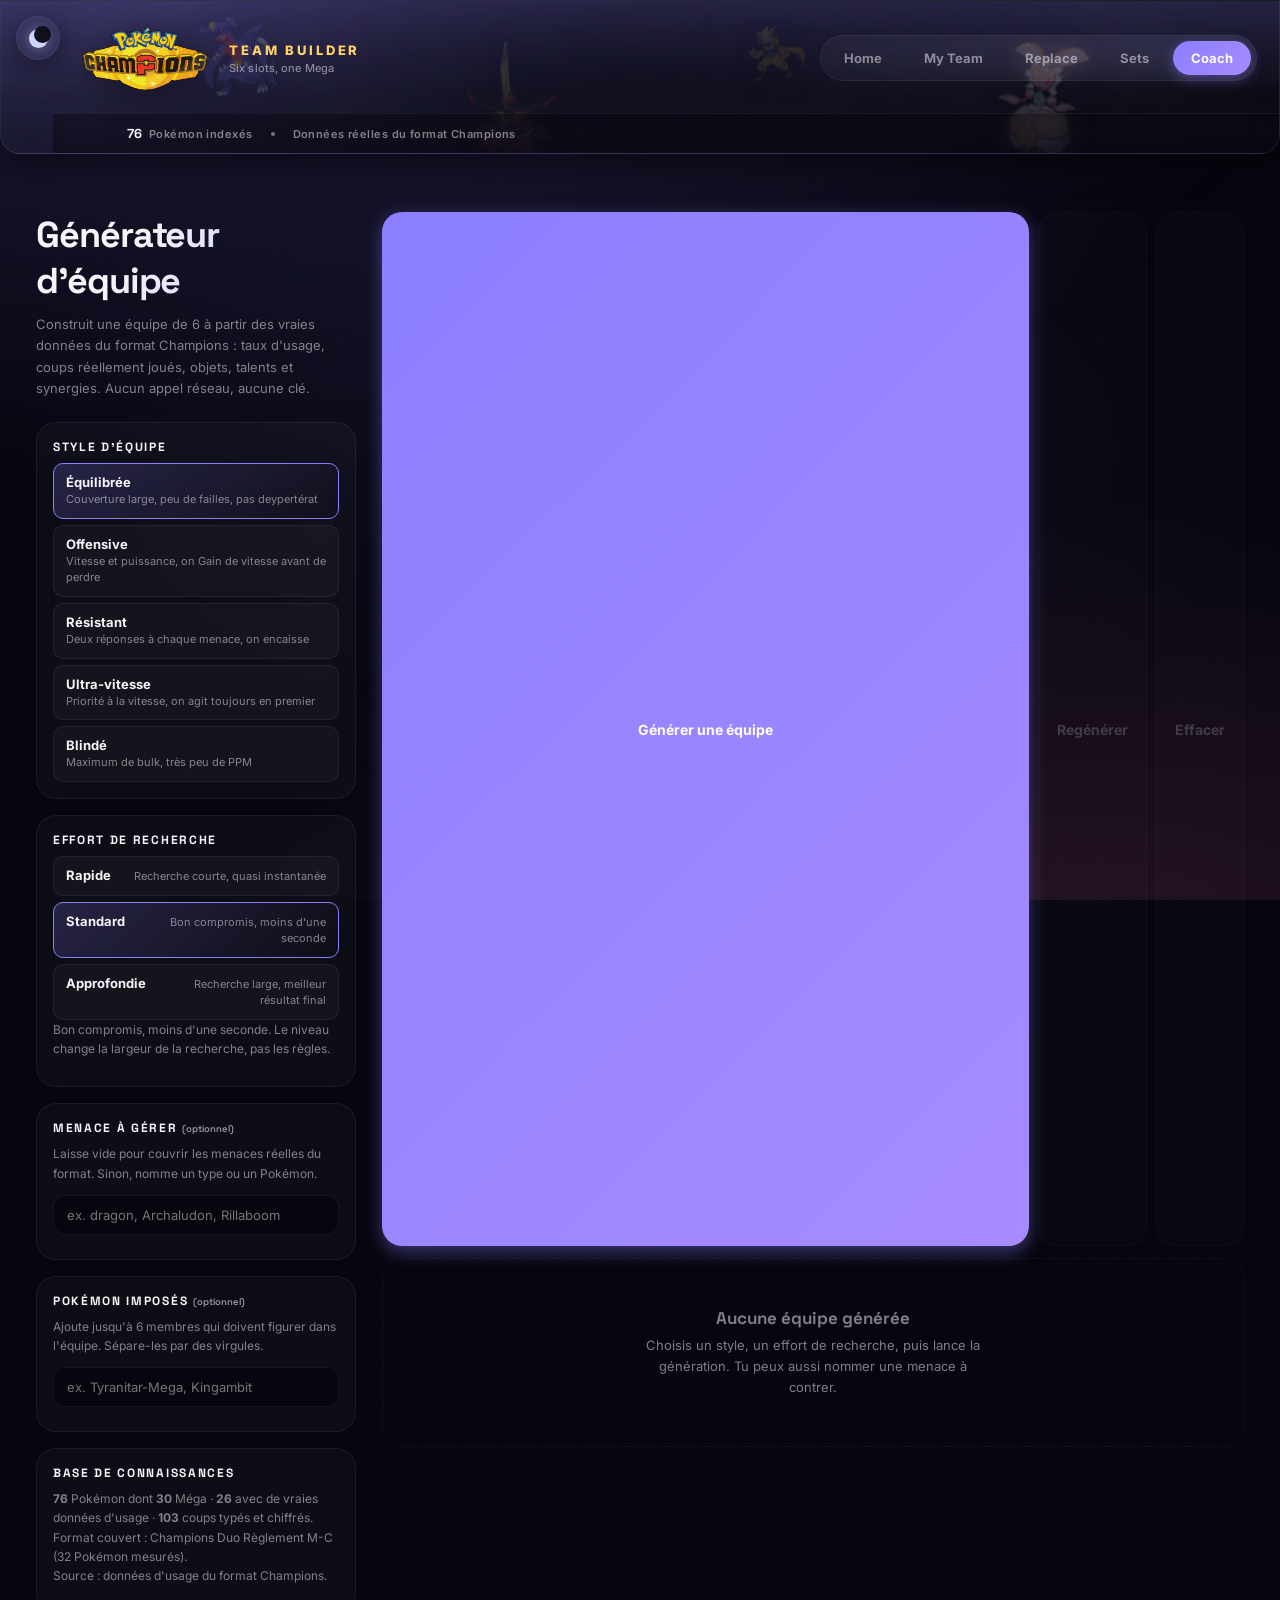
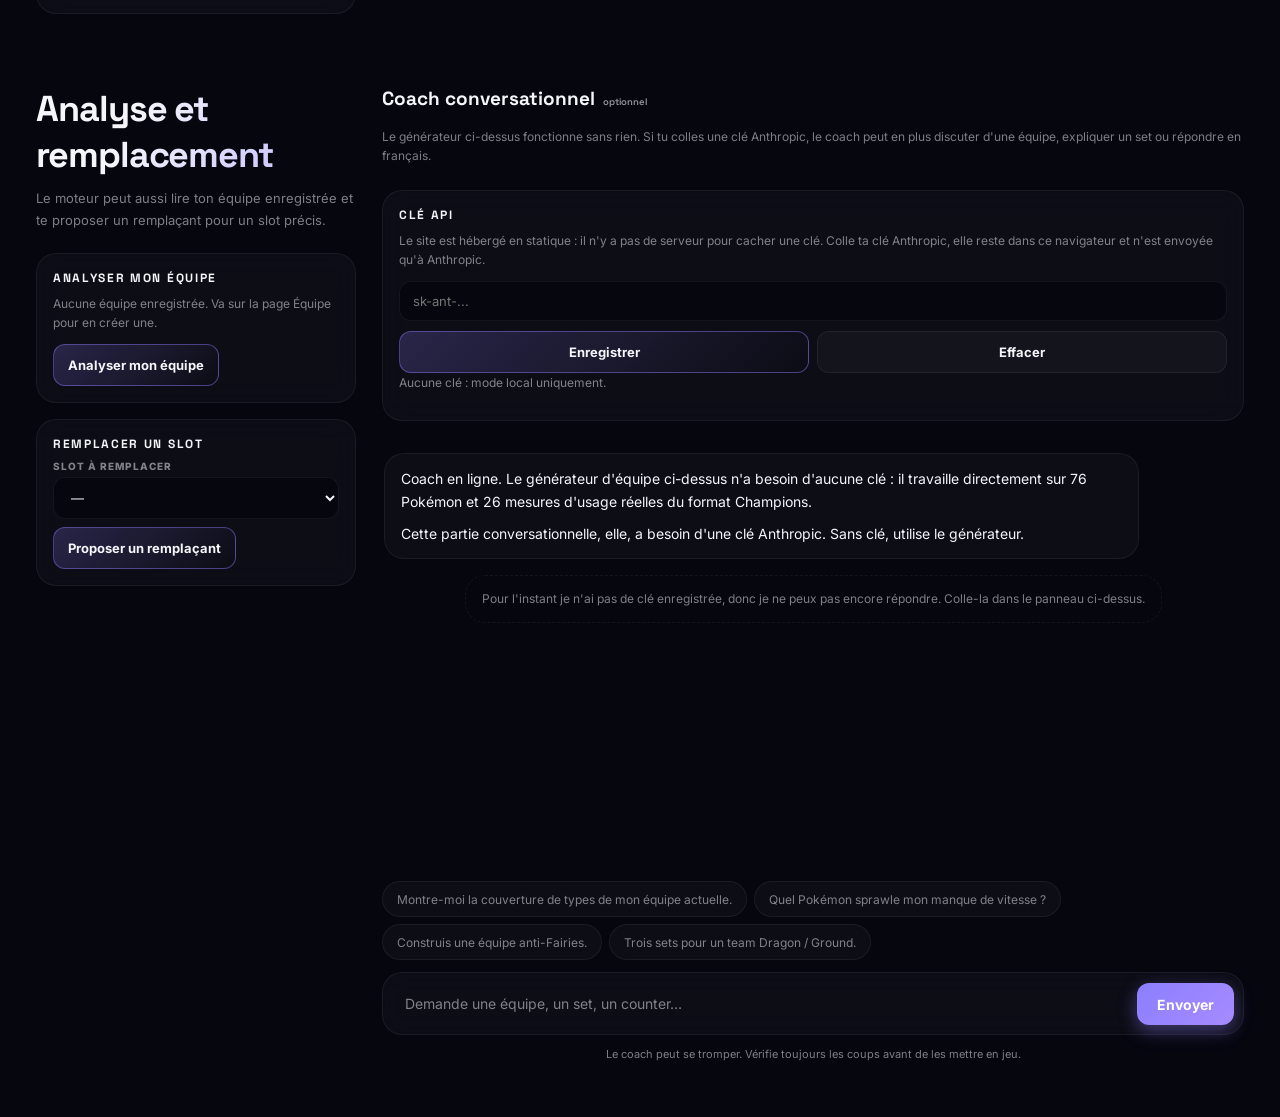
==== ai.html @ 64ae6d49 "Ajoute un generateur d'equipe fonde sur les donnees Champions Le site gagne deux pages et un moteur " ====
<!DOCTYPE html>
<html lang="en">
<head>
<meta charset="UTF-8">
<meta name="viewport" content="width=device-width, initial-scale=1.0">
<title>Générateur d'équipe — Pokémon Champions</title>
<meta name="description" content="Construit une équipe de 6 à partir des vraies données du format Champions : taux d'usage, coups joués, objets et synergies.">
<link rel="stylesheet" href="styles/style.css?v=23">
<link rel="stylesheet" href="styles/sets.css?v=23">
<link rel="stylesheet" href="styles/ai.css?v=23">
<script>document.documentElement.dataset.theme=localStorage.getItem("pokemon-theme")||"dark";</script>
<script src="scypts/theme.js?v=23" defer></script>
<script src="scypts/typechart.js?v=23" defer></script>
<script src="scypts/roster.js?v=23" defer></script>
<script src="scypts/grounding.js?v=23" defer></script>
<script src="scypts/sets.js?v=23" defer></script>
<script src="scypts/sprites.js?v=23" defer></script>
<script src="scypts/engine.js?v=23" defer></script>
<script src="scypts/generator.js?v=23" defer></script>
<script src="scypts/ai.js?v=23" defer></script>
<script src="scypts/chat.js?v=23" defer></script>
</head>
<body>
<button class="theme-toggle" type="button" aria-pressed="false" aria-label="Switch to light mode"></button>

<header class="site-header">
  <div class="header-art" aria-hidden="true">
    <img class="art" src="images/gifs/garchomp.gif" alt="">
    <img class="art" src="images/gifs/kingambit.gif" alt="">
    <img class="art" src="images/gifs/zeraora.gif" alt="">
    <img class="art" src="images/gifs/magearna.gif" alt="">
  </div>
  <div class="header-inner">
    <a class="brand" href="index.html">
      <img class="logo" src="images/logo.png" alt="Pokémon Champions">
      <span class="brand-text"><b>Team Builder</b><small>Six slots, one Mega</small></span>
    </a>
    <nav class="site-nav" aria-label="Main navigation">
      <a href="index.html">Home</a>
      <a href="team.html">My Team</a>
      <a href="replacement.html?slot=0">Replace</a>
      <a href="sets.html">Sets</a>
      <a href="ai.html" aria-current="page">Coach</a>
    </nav>
  </div>
  <div class="header-bar">
    <span><b id="roster-count">0</b> Pokémon indexés</span>
    <i class="dot"></i>
    <span>Données réelles du format Champions</span>
  </div>
</header>

<main class="ai-page">

  <aside class="ai-side">
    <h1 class="ai-title">Générateur d'équipe</h1>
    <p class="ai-lead">Construit une équipe de 6 à partir des vraies données du format Champions : taux d'usage, coups réellement joués, objets, talents et synergies. Aucun appel réseau, aucune clé.</p>

    <section class="key-panel">
      <h2>Style d'équipe</h2>
      <div class="style-list" id="style-list"></div>
    </section>

    <section class="side-panel">
      <h2>Effort de recherche</h2>
      <div class="effort-list" id="effort-list"></div>
      <p class="side-note" id="effort-note"></p>
    </section>

    <section class="side-panel">
      <h2>Menace à gérer <small>(optionnel)</small></h2>
      <p class="side-note">Laisse vide pour couvrir les menaces réelles du format. Sinon, nomme un type ou un Pokémon.</p>
      <input id="threat-input" class="field" type="text" list="threat-options" placeholder="ex. dragon, Archaludon, Rillaboom" autocomplete="off">
      <datalist id="threat-options"></datalist>
      <p class="field-status" id="threat-status"></p>
    </section>

    <section class="side-panel">
      <h2>Pokémon imposés <small>(optionnel)</small></h2>
      <p class="side-note">Ajoute jusqu'à 6 membres qui doivent figurer dans l'équipe. Sépare-les par des virgules.</p>
      <input id="required-input" class="field" type="text" placeholder="ex. Tyranitar-Mega, Kingambit" autocomplete="off">
      <p class="field-status" id="required-status"></p>
    </section>

    <section class="side-panel">
      <h2>Base de connaissances</h2>
      <p class="side-note" id="kb-note"></p>
    </section>
  </aside>

  <section class="ai-main">
    <div class="gen-toolbar">
      <button id="generate" class="gen-button" type="button">
        <span class="gen-label">Générer une équipe</span>
      </button>
      <button id="regenerate" class="gen-button is-ghost" type="button" disabled>Regénérer</button>
      <button id="discard" class="gen-button is-ghost" type="button" disabled>Effacer</button>
    </div>

    <div id="gen-output" class="gen-output" aria-live="polite">
      <div class="gen-empty">
        <h2>Aucune équipe générée</h2>
        <p>Choisis un style, un effort de recherche, puis lance la génération. Tu peux aussi nommer une menace à contrer.</p>
      </div>
    </div>
  </section>

</main>

<section class="ai-page ai-page-secondary">
  <aside class="ai-side">
    <h1 class="ai-title">Analyse et remplacement</h1>
    <p class="ai-lead">Le moteur peut aussi lire ton équipe enregistrée et te proposer un remplaçant pour un slot précis.</p>

    <section class="side-panel">
      <h2>Analyser mon équipe</h2>
      <p class="side-note" id="team-status">—</p>
      <button id="analyse-team" class="key-button" type="button">Analyser mon équipe</button>
      <div id="team-verdict" class="verdict"></div>
    </section>

    <section class="side-panel">
      <h2>Remplacer un slot</h2>
      <label class="field-label" for="slot-select">Slot à remplacer</label>
      <select id="slot-select" class="field"></select>
      <button id="suggest-swap" class="key-button" type="button">Proposer un remplaçant</button>
      <div id="swap-output" class="verdict"></div>
    </section>
  </aside>

  <section class="ai-main">
    <h2 class="chat-heading">Coach conversationnel <small>optionnel</small></h2>
    <p class="side-note">Le générateur ci-dessus fonctionne sans rien. Si tu colles une clé Anthropic, le coach peut en plus discuter d'une équipe, expliquer un set ou répondre en français.</p>

    <section class="key-panel">
      <h2>Clé API</h2>
      <p>Le site est hébergé en statique : il n'y a pas de serveur pour cacher une clé. Colle ta clé Anthropic, elle reste dans ce navigateur et n'est envoyée qu'à Anthropic.</p>
      <input id="key-input" type="password" placeholder="sk-ant-..." autocomplete="off" spellcheck="false">
      <div class="key-actions">
        <button id="key-save" class="key-button" type="button">Enregistrer</button>
        <button id="key-clear" class="key-button is-ghost" type="button">Effacer</button>
      </div>
      <p class="key-status" id="key-status"></p>
    </section>

    <div class="chat-log" id="chat-log" aria-live="polite" aria-label="Conversation"></div>

    <div class="chat-suggest-row" id="chat-suggest-row"></div>

    <form class="chat-input" id="chat-form">
      <textarea id="chat-text" rows="1" placeholder="Demande une équipe, un set, un counter…" autocomplete="off"></textarea>
      <button type="submit" id="chat-send" aria-label="Envoyer">
        <span class="send-label">Envoyer</span>
      </button>
      <button type="button" id="chat-stop" class="is-hidden" aria-label="Arrêter">Stop</button>
    </form>
    <p class="chat-note">Le coach peut se tromper. Vérifie toujours les coups avant de les mettre en jeu.</p>
  </section>
</section>
</body>
</html>
---- styles/style.css ----
@import url("https://fonts.googleapis.com/css2?family=Inter:wght@400;500;600;700;800;900&family=Space+Grotesk:wght@500;600;700&display=swap");

:root {
  --bg: #06060f;
  --surface: rgba(255, 255, 255, 0.03);
  --surface-hover: rgba(255, 255, 255, 0.07);
  --border: rgba(255, 255, 255, 0.06);
  --border-hover: rgba(255, 255, 255, 0.14);
  --text: #f5f5fa;
  --text-muted: rgba(245, 245, 250, 0.5);
  --accent: #8b7fff;
  --accent-glow: rgba(139, 127, 255, 0.4);
  --gold: #ffd166;
  --radius: 20px;
  --radius-sm: 12px;
  --shadow: 0 8px 32px rgba(0, 0, 0, 0.5);
  --shadow-lg: 0 24px 64px rgba(0, 0, 0, 0.6);
  --transition: 0.3s cubic-bezier(0.4, 0, 0.2, 1);
  --theme-button-bg: #10101c;
  --ev-colour: #34d399;
  --nat-colour: #fb923c;
  color-scheme: dark;
}

* { box-sizing: border-box; margin: 0; padding: 0; }

html { scroll-behavior: smooth; }

body {
  min-height: 100vh;
  min-width: 320px;
  color: var(--text);
  font-family: 'Inter', -apple-system, BlinkMacSystemFont, sans-serif;
  background: var(--bg);
  -webkit-font-smoothing: antialiased;
  overflow-x: hidden;
}

/* === Animated Background === */
body::before {
  content: "";
  position: fixed;
  inset: 0;
  z-index: -2;
  background:
    radial-gradient(ellipse 90% 60% at 15% -5%, rgba(139, 127, 255, 0.18), transparent),
    radial-gradient(ellipse 70% 50% at 85% 105%, rgba(255, 107, 157, 0.12), transparent),
    radial-gradient(ellipse 50% 40% at 50% 50%, rgba(139, 127, 255, 0.06), transparent);
  animation: bgShift 20s ease-in-out infinite alternate;
}

body::after {
  content: "";
  position: fixed;
  inset: 0;
  z-index: -1;
  background-image:
    radial-gradient(rgba(255, 255, 255, 0.04) 1px, transparent 1px);
  background-size: 40px 40px;
  mask-image: radial-gradient(ellipse 90% 90% at 50% 50%, black, transparent);
  animation: gridPulse 8s ease-in-out infinite;
}

@keyframes bgShift {
  0% { opacity: 0.8; }
  100% { opacity: 1; }
}

@keyframes gridPulse {
  0%, 100% { opacity: 0.5; }
  50% { opacity: 1; }
}

/* === Site Header === */
.site-header {
  position: relative;
  margin: 0 0 30px;
  padding: 18px 22px 0 74px;
  overflow: hidden;
  border: 1px solid var(--border);
  border-radius: 0 0 var(--radius) var(--radius);
  background:
    linear-gradient(180deg, color-mix(in srgb, var(--accent) 18%, transparent), transparent 62%),
    linear-gradient(90deg, color-mix(in srgb, var(--accent) 7%, transparent), transparent 40%),
    var(--surface);
  backdrop-filter: blur(18px);
  box-shadow: var(--shadow);
}

.header-art {
  position: absolute;
  inset: 0;
  display: flex;
  align-items: center;
  justify-content: space-evenly;
  padding: 0 10px;
  pointer-events: none;
}

.header-art::after {
  content: "";
  position: absolute;
  inset: 0;
  background:
    radial-gradient(60% 120% at 50% 50%, var(--bg) 0%, transparent 70%),
    linear-gradient(180deg, transparent 55%, color-mix(in srgb, var(--bg) 60%, transparent) 100%);
  opacity: .5;
}

.art {
  position: relative;
  width: clamp(54px, 7.2vw, 98px);
  height: auto;
  object-fit: contain;
  opacity: .2;
  filter: drop-shadow(0 8px 18px rgba(0, 0, 0, .5)) saturate(1.2);
}

.art:nth-child(odd) { transform: translateY(-24px) rotate(-9deg); }
.art:nth-child(even) { transform: translateY(24px) rotate(9deg); }
.art:nth-child(3n) { width: clamp(46px, 6vw, 82px); opacity: .16; }

.header-inner {
  position: relative;
  z-index: 2;
  display: flex;
  flex-wrap: wrap;
  align-items: center;
  justify-content: space-between;
  gap: 16px;
  padding-bottom: 16px;
}

.brand {
  display: flex;
  align-items: center;
  gap: 14px;
  text-decoration: none;
}

.brand .logo {
  width: clamp(88px, 11vw, 140px);
  max-height: clamp(54px, 6.6vw, 78px);
}

.brand-text { display: grid; gap: 3px; }

.brand-text b {
  color: var(--gold);
  font-size: 13px;
  font-weight: 800;
  letter-spacing: .22em;
  text-transform: uppercase;
}

.brand-text small {
  color: var(--text-muted);
  font-size: 11px;
  font-weight: 500;
  letter-spacing: .01em;
}

.site-nav {
  display: flex;
  flex-wrap: wrap;
  gap: 6px;
  padding: 5px;
  border: 1px solid var(--border);
  border-radius: 999px;
  background: var(--surface);
  backdrop-filter: blur(12px);
}

.site-nav a {
  padding: 9px 18px;
  border-radius: 999px;
  color: var(--text-muted);
  font-size: 13px;
  font-weight: 700;
  text-decoration: none;
  transition: all var(--transition);
}

.site-nav a:hover {
  color: var(--text);
  background: var(--surface-hover);
  transform: translateY(-1px);
}

.site-nav a[aria-current="page"] {
  color: #fff;
  background: linear-gradient(135deg, var(--accent), #a78bff);
  box-shadow: 0 4px 14px var(--accent-glow);
}

.header-bar {
  position: relative;
  z-index: 2;
  display: flex;
  flex-wrap: wrap;
  align-items: center;
  gap: 8px 18px;
  margin: 0 -22px;
  padding: 11px 22px 11px 74px;
  border-top: 1px solid var(--border);
  background: color-mix(in srgb, var(--bg) 45%, transparent);
  backdrop-filter: blur(10px);
}

.header-bar span {
  display: inline-flex;
  align-items: center;
  gap: 6px;
  color: var(--text-muted);
  font-size: 11px;
  font-weight: 600;
  letter-spacing: .04em;
}

.header-bar b {
  color: var(--text);
  font-family: 'Space Grotesk', 'Inter', sans-serif;
  font-size: 13px;
  font-weight: 800;
}

.header-bar .dot {
  width: 4px;
  height: 4px;
  border-radius: 50%;
  background: currentColor;
  opacity: .45;
}

.header-bar .is-mega b { color: var(--gold); }

/* === Card Stats === */
.card-stats {
  display: grid;
  grid-template-columns: repeat(6, minmax(0, 1fr));
  gap: 5px;
  margin-top: 12px;
}

.stat-chip {
  position: relative;
  display: grid;
  gap: 1px;
  padding: 6px 4px 9px;
  overflow: hidden;
  border: 1px solid var(--border);
  border-radius: 8px;
  background: var(--surface);
  text-align: center;
}

.stat-chip span {
  color: var(--text-muted);
  font-size: 8px;
  font-weight: 800;
  letter-spacing: .08em;
}

.stat-chip b {
  font-family: 'Space Grotesk', 'Inter', sans-serif;
  font-size: 14px;
  font-weight: 800;
  line-height: 1.05;
}

.stat-chip em {
  font-size: 9px;
  font-style: normal;
  font-weight: 800;
  line-height: 1.2;
}

.stat-tags {
  display: flex;
  align-items: center;
  justify-content: center;
  gap: 3px;
  min-height: 12px;
}

.tag-ev { color: var(--ev-colour); }
.tag-nat { color: var(--nat-colour); }
.tag-none { color: var(--text-muted); opacity: .5; font-weight: 600; }

.stat-bar {
  position: absolute;
  right: 0;
  bottom: 0;
  left: 0;
  height: 3px;
  border-radius: 0 0 7px 7px;
  overflow: hidden;
  background: color-mix(in srgb, var(--text) 9%, transparent);
}

.stat-bar i,
.stat-bar s,
.stat-bar u {
  position: absolute;
  top: 0;
  height: 100%;
  transition: width .5s cubic-bezier(.4, 0, .2, 1), left .5s cubic-bezier(.4, 0, .2, 1);
}

.stat-bar i {
  left: 0;
  background: linear-gradient(90deg, var(--accent), color-mix(in srgb, var(--accent) 45%, var(--gold)));
}

.stat-bar s {
  background: var(--nat-colour);
}

.stat-bar u {
  background: var(--ev-colour);
  box-shadow: 0 0 7px var(--ev-colour);
}

.stat-chip.has-evs {
  border-color: color-mix(in srgb, var(--ev-colour) 30%, transparent);
}

.stat-chip.has-nature.nature-up {
  background: linear-gradient(180deg, color-mix(in srgb, var(--nat-colour) 10%, transparent), var(--surface));
}

.stat-chip.has-nature.nature-up .stat-bar i { background: linear-gradient(90deg, var(--nat-colour), color-mix(in srgb, var(--nat-colour) 55%, var(--gold))); }

.stat-chip.has-nature.nature-down .stat-bar i { background: linear-gradient(90deg, color-mix(in srgb, var(--text) 42%, transparent), color-mix(in srgb, var(--text) 30%, transparent)); }

.stat-chip.is-pending { height: 46px; opacity: .4; animation: statPulse 1.4s ease-in-out infinite; }

@keyframes statPulse { 0%, 100% { opacity: .25; } 50% { opacity: .6; } }

/* === Modal Fields === */
.field-row {
  display: flex;
  flex-wrap: wrap;
  gap: 12px;
  margin-top: 12px;
}

.field {
  display: grid;
  gap: 5px;
  min-width: 0;
}

.field > span {
  color: var(--text-muted);
  font-size: 10px;
  font-weight: 800;
  letter-spacing: .12em;
  text-transform: uppercase;
}

.field select {
  margin: 0;
  padding: 8px 12px;
  border: 1px solid var(--border);
  border-radius: var(--radius-sm);
  background: var(--surface);
  color: var(--text);
  font: inherit;
  font-size: 13px;
  font-weight: 600;
  cursor: pointer;
}

.field select:focus {
  outline: none;
  border-color: var(--accent);
  box-shadow: 0 0 0 3px var(--accent-glow);
}

.field select option {
  background: var(--bg);
  color: var(--text);
}

.locked-ability { margin-left: 0; }

/* === Theme Toggle === */
.theme-toggle {
  position: fixed;
  z-index: 90;
  top: 16px;
  left: 16px;
  width: 44px;
  height: 44px;
  display: grid;
  place-items: center;
  padding: 0;
  border: 1px solid var(--border);
  border-radius: 50%;
  background: var(--surface);
  backdrop-filter: blur(16px);
  box-shadow: var(--shadow);
  cursor: pointer;
  transition: all var(--transition);
}

.theme-toggle:hover {
  border-color: var(--border-hover);
  background: var(--surface-hover);
  transform: scale(1.08);
  box-shadow: var(--shadow-lg);
}

.theme-toggle:active { transform: scale(.95); }

.theme-icon { position: relative; display: block; width: 19px; height: 19px; }

.theme-icon-sun {
  border-radius: 50%;
  background: linear-gradient(135deg, #ffd166, #ff9f45);
  box-shadow: 0 0 12px rgba(255, 209, 102, .55);
}

.theme-icon-sun::after {
  content: "";
  position: absolute;
  inset: -6px;
  border-radius: 50%;
  background:
    conic-gradient(from 0deg, transparent 0 8%, #ffd166 8% 10%, transparent 10% 33%, #ffd166 33% 35%, transparent 35% 58%, #ffd166 58% 60%, transparent 60% 83%, #ffd166 83% 85%, transparent 85%);
  -webkit-mask: radial-gradient(circle, transparent 5px, #000 6px);
  mask: radial-gradient(circle, transparent 5px, #000 6px);
}

.theme-icon-moon {
  border-radius: 50%;
  background: #cdd6ff;
  box-shadow: 0 0 12px rgba(180, 190, 255, .45);
}

.theme-icon-moon::after {
  content: "";
  position: absolute;
  top: -3px;
  left: 5px;
  width: 17px;
  height: 17px;
  border-radius: 50%;
  background: var(--theme-button-bg, #10101c);
}

/* === Light Theme === */
:root[data-theme="light"] {
  --bg: #f4f5fb;
  --surface: rgba(255, 255, 255, 0.72);
  --surface-hover: rgba(255, 255, 255, 0.95);
  --border: rgba(20, 20, 45, 0.09);
  --border-hover: rgba(20, 20, 45, 0.2);
  --text: #14142b;
  --text-muted: rgba(20, 20, 43, 0.55);
  --accent: #5b47e0;
  --accent-glow: rgba(91, 71, 224, 0.25);
  --gold: #b07800;
  --shadow: 0 6px 24px rgba(40, 40, 90, 0.1);
  --shadow-lg: 0 18px 50px rgba(40, 40, 90, 0.16);
  --theme-button-bg: #ffffff;
  --ev-colour: #0f9d6b;
  --nat-colour: #d1620a;
  color-scheme: light;
}

:root[data-theme="light"] body { background: var(--bg); }

:root[data-theme="light"] body::before {
  background:
    radial-gradient(ellipse 90% 60% at 15% -5%, rgba(91, 71, 224, 0.14), transparent),
    radial-gradient(ellipse 70% 50% at 85% 105%, rgba(219, 39, 119, 0.1), transparent),
    radial-gradient(ellipse 50% 40% at 50% 50%, rgba(91, 71, 224, 0.06), transparent);
}

:root[data-theme="light"] body::after {
  background-image: radial-gradient(rgba(20, 20, 45, 0.07) 1px, transparent 1px);
}

:root[data-theme="light"] .logo { filter: drop-shadow(0 8px 20px rgba(40, 40, 90, 0.18)); }

:root[data-theme="light"] .hero h1 {
  background: linear-gradient(135deg, #14142b 0%, #4b3fb0 100%);
  -webkit-background-clip: text;
  background-clip: text;
}

:root[data-theme="light"] .eyebrow,
:root[data-theme="light"] .search-box span { color: #8a5a00; }

:root[data-theme="light"] .moves li {
  color: color-mix(in srgb, var(--move-colour) 78%, black);
}

:root[data-theme="light"] .moves li small {
  color: color-mix(in srgb, var(--move-colour) 75%, black);
}

:root[data-theme="light"] .moves li:hover {
  color: color-mix(in srgb, var(--move-colour) 90%, black);
}

:root[data-theme="light"] .pokemon-modal {
  background: rgba(248, 249, 255, 0.99);
  box-shadow: 0 24px 64px rgba(40, 40, 90, 0.28);
}

:root[data-theme="light"] .type-tooltip {
  background: rgba(248, 249, 255, 0.99);
  box-shadow: 0 18px 45px rgba(40, 40, 90, 0.22);
}

:root[data-theme="light"] .stat-list input,
:root[data-theme="light"] .move-select option {
  background: #fff;
  color: var(--text);
}

:root[data-theme="light"] .stat-list input { border-color: var(--border); }

:root[data-theme="light"] .ability-line b,
:root[data-theme="light"] .stat-list b { color: #8a5a00; }

:root[data-theme="light"] .modal-heading p { color: #8a5a00; }

:root[data-theme="light"] .move-row strong { color: color-mix(in srgb, var(--move-colour) 72%, black); }

:root[data-theme="light"] .details-button:hover { color: #fff; }

:root[data-theme="light"] .pokemon-heading h1 { color: var(--text); }

:root[data-theme="light"] .type {
  color: color-mix(in srgb, currentColor 88%, black);
  border-color: color-mix(in srgb, currentColor 26%, transparent);
}

:root[data-theme="light"] .theme-icon-moon::after { background: #ffffff; }

:root[data-theme="light"] .move-select,
:root[data-theme="light"] .move-select option { color: var(--text); }

:root[data-theme="light"] .type-tooltip strong { color: #8a5a00; }

:root[data-theme="light"] .pokemon-modal .move-select { color: var(--text); }

:root[data-theme="light"] .locked-item { color: #8a5a00; border-color: rgba(176, 120, 0, .35); background: rgba(176, 120, 0, .08); }

:root[data-theme="light"] .move-filter::placeholder,
:root[data-theme="light"] .search-box input::placeholder { color: var(--text-muted); }

/* === Typography === */
h1, h2, h3 { font-family: 'Space Grotesk', 'Inter', sans-serif; }

/* === Home Page === */
.home-body {
  display: grid;
  min-height: 100vh;
  place-items: center;
}

.home-page {
  width: min(100%, 920px);
  padding: 56px 24px 72px;
  text-align: center;
}

.home-page .site-header {
  padding-bottom: 28px;
  margin-bottom: 40px;
  text-align: left;
}

.home-page .site-header .brand .logo {
  width: clamp(140px, 20vw, 250px);
  max-height: clamp(84px, 12vw, 128px);
  filter: drop-shadow(0 12px 32px var(--accent-glow));
  animation: float 6s ease-in-out infinite;
}

.hero {
  max-width: 680px;
  margin: 56px auto 64px;
}

.eyebrow {
  color: var(--gold);
  font-size: 12px;
  font-weight: 700;
  letter-spacing: 0.3em;
  text-transform: uppercase;
  margin-bottom: 20px;
}

.hero h1 {
  font-size: clamp(48px, 9vw, 84px);
  font-weight: 900;
  line-height: 1.02;
  letter-spacing: -0.04em;
  background: linear-gradient(135deg, #fff 0%, rgba(255, 255, 255, 0.6) 100%);
  -webkit-background-clip: text;
  -webkit-text-fill-color: transparent;
  background-clip: text;
  margin-bottom: 24px;
}

.hero > p:not(.eyebrow) {
  max-width: 540px;
  margin: 0 auto 40px;
  color: var(--text-muted);
  font-size: 18px;
  line-height: 1.7;
}

.primary-button {
  display: inline-flex;
  align-items: center;
  gap: 12px;
  padding: 18px 32px;
  border-radius: 999px;
  background: linear-gradient(135deg, var(--accent), #a78bff);
  box-shadow: 0 12px 32px var(--accent-glow), inset 0 1px rgba(255, 255, 255, 0.25);
  color: #fff;
  font-weight: 700;
  font-size: 16px;
  text-decoration: none;
  transition: all var(--transition);
  position: relative;
  overflow: hidden;
}

.primary-button::before {
  content: "";
  position: absolute;
  inset: 0;
  background: linear-gradient(135deg, transparent, rgba(255, 255, 255, 0.15), transparent);
  transform: translateX(-100%);
  transition: transform 0.6s ease;
}

.primary-button:hover::before { transform: translateX(100%); }

.primary-button:hover {
  transform: translateY(-3px);
  box-shadow: 0 16px 40px var(--accent-glow), inset 0 1px rgba(255, 255, 255, 0.35);
  filter: brightness(1.1);
}

.primary-button span { font-size: 20px; }

.home-features {
  display: grid;
  grid-template-columns: repeat(3, 1fr);
  gap: 24px;
}

.home-features article {
  padding: 32px 24px;
  border: 1px solid var(--border);
  border-radius: var(--radius);
  background: var(--surface);
  backdrop-filter: blur(16px);
  transition: all var(--transition);
  position: relative;
  overflow: hidden;
}

.home-features article::before {
  content: "";
  position: absolute;
  top: 0;
  left: 0;
  right: 0;
  height: 1px;
  background: linear-gradient(90deg, transparent, rgba(139, 127, 255, 0.5), transparent);
  opacity: 0;
  transition: opacity var(--transition);
}

.home-features article:hover::before { opacity: 1; }

.home-features article:hover {
  border-color: var(--border-hover);
  background: var(--surface-hover);
  transform: translateY(-6px);
  box-shadow: var(--shadow-lg);
}

.home-features span {
  display: grid;
  width: 56px;
  height: 56px;
  margin: 0 auto 20px;
  place-items: center;
  border-radius: 16px;
  background: linear-gradient(135deg, rgba(139, 127, 255, 0.25), rgba(139, 127, 255, 0.05));
  color: var(--accent);
  font-size: 26px;
}

.home-features h2 {
  font-size: 18px;
  font-weight: 700;
  margin-bottom: 10px;
}

.home-features p {
  color: var(--text-muted);
  font-size: 14px;
  line-height: 1.6;
}

/* === Team Page === */
.team-page {
  width: 100%;
  min-height: 100vh;
  padding: 32px 0 56px;
}

.logo {
  width: 170px;
  max-height: 85px;
  object-fit: contain;
  filter: drop-shadow(0 6px 16px rgba(0, 0, 0, 0.4));
  transition: transform var(--transition);
}

.logo:hover { transform: scale(1.06); }

.back-link {
  display: inline-flex;
  align-items: center;
  gap: 8px;
  min-height: 32px;
  margin-bottom: 24px;
  margin-left: 24px;
  color: var(--text-muted);
  font-size: 14px;
  font-weight: 600;
  text-decoration: none;
  transition: color var(--transition);
}

.back-link:hover { color: var(--text); }

.page-help {
  margin: 0 24px 32px;
  padding: 14px 24px;
  border: 1px solid var(--border);
  border-radius: 999px;
  background: var(--surface);
  color: var(--text-muted);
  font-size: 13px;
  text-align: center;
  backdrop-filter: blur(10px);
}

.team-grid {
  display: grid;
  grid-template-columns: repeat(2, minmax(0, 1fr));
  gap: 24px;
  padding: 0 24px;
}

@media (max-width: 1040px) { .team-grid { grid-template-columns: 1fr; } }

/* === Pokémon Card === */
.pokemon-card {
  --accent: #8b7fff;
  position: relative;
  display: flex;
  align-items: center;
  gap: 20px;
  min-height: 140px;
  padding: 20px;
  border: 1px solid var(--border);
  border-radius: var(--radius);
  background: var(--surface);
  backdrop-filter: blur(16px);
  overflow: hidden;
  transition: all var(--transition);
  cursor: pointer;
  touch-action: pan-y;
}

.pokemon-card::before {
  content: "";
  position: absolute;
  inset: 0;
  background: radial-gradient(350px circle at var(--mouse-x, 50%) var(--mouse-y, 50%), color-mix(in srgb, var(--accent) 15%, transparent), transparent 60%);
  opacity: 0;
  transition: opacity 0.4s ease;
  pointer-events: none;
}

.pokemon-card::after {
  content: "";
  position: absolute;
  top: 0;
  left: 0;
  right: 0;
  height: 1px;
  background: linear-gradient(90deg, transparent, color-mix(in srgb, var(--accent) 60%, transparent), transparent);
  opacity: 0;
  transition: opacity var(--transition);
}

.pokemon-card:hover {
  border-color: color-mix(in srgb, var(--accent) 45%, transparent);
  background: var(--surface-hover);
  transform: translateY(-6px);
  box-shadow: var(--shadow-lg), 0 0 50px color-mix(in srgb, var(--accent) 20%, transparent);
}

.pokemon-card:hover::before { opacity: 1; }
.pokemon-card:hover::after { opacity: 1; }

.sprite {
  flex: 0 0 clamp(84px, 14vw, 130px);
  width: clamp(84px, 14vw, 130px);
  height: clamp(66px, 11vw, 100px);
  object-fit: contain;
  filter: drop-shadow(0 6px 12px rgba(0, 0, 0, 0.4));
  animation: breathe 4s ease-in-out infinite;
}

.pokemon-card:nth-child(even) .sprite { animation-delay: -2s; }

.pokemon-details {
  flex: 1;
  min-width: 0;
}

.pokemon-heading {
  display: flex;
  align-items: center;
  gap: 12px;
  margin-bottom: 10px;
}

.pokemon-heading h1 {
  font-size: 20px;
  font-weight: 800;
  letter-spacing: -0.02em;
}

.pokemon-heading span {
  padding: 5px 12px;
  border-radius: 999px;
  background: var(--surface);
  border: 1px solid var(--border);
  color: var(--text-muted);
  font-size: 11px;
  font-weight: 600;
  white-space: nowrap;
}

.types {
  display: flex;
  gap: 8px;
  margin-bottom: 12px;
}

.type {
  display: inline-grid;
  place-items: center;
  padding: 5px 14px;
  border-radius: 999px;
  font-size: 11px;
  font-weight: 700;
  letter-spacing: 0.03em;
  cursor: help;
  transition: all var(--transition);
  border: 1px solid rgba(255, 255, 255, 0.12);
}

.type:hover {
  transform: translateY(-3px) scale(1.08);
  box-shadow: 0 6px 16px currentColor;
}

.electric { color: #fef08a; background: rgba(250, 204, 21, 0.12); border-color: rgba(250, 204, 21, 0.25); }
.water { color: #7dd3fc; background: rgba(56, 189, 248, 0.12); border-color: rgba(56, 189, 248, 0.25); }
.flying { color: #c4b5fd; background: rgba(167, 139, 250, 0.12); border-color: rgba(167, 139, 250, 0.25); }
.fire { color: #fca5a5; background: rgba(248, 113, 113, 0.12); border-color: rgba(248, 113, 113, 0.25); }
.dark { color: #a1a1aa; background: rgba(113, 113, 122, 0.12); border-color: rgba(113, 113, 122, 0.25); }
.ground { color: #fcd34d; background: rgba(251, 191, 36, 0.12); border-color: rgba(251, 191, 36, 0.25); }
.dragon { color: #c084fc; background: rgba(192, 132, 252, 0.12); border-color: rgba(192, 132, 252, 0.25); }
.ghost { color: #d8b4fe; background: rgba(216, 180, 254, 0.12); border-color: rgba(216, 180, 254, 0.25); }
.grass { color: #86efac; background: rgba(74, 222, 128, 0.12); border-color: rgba(74, 222, 128, 0.25); }
.steel { color: #cbd5e1; background: rgba(148, 163, 184, 0.12); border-color: rgba(148, 163, 184, 0.25); }
.normal { color: #d4d4d8; background: rgba(212, 212, 216, 0.12); border-color: rgba(212, 212, 216, 0.25); }
.ice { color: #a5f3fc; background: rgba(103, 232, 249, 0.12); border-color: rgba(103, 232, 249, 0.25); }
.fighting { color: #fca5a5; background: rgba(239, 68, 68, 0.12); border-color: rgba(239, 68, 68, 0.25); }
.poison { color: #d8b4fe; background: rgba(168, 85, 247, 0.12); border-color: rgba(168, 85, 247, 0.25); }
.psychic { color: #f9a8d4; background: rgba(244, 114, 182, 0.12); border-color: rgba(244, 114, 182, 0.25); }
.bug { color: #bef264; background: rgba(163, 230, 53, 0.12); border-color: rgba(163, 230, 53, 0.25); }
.rock { color: #d6d3d1; background: rgba(214, 211, 209, 0.12); border-color: rgba(214, 211, 209, 0.25); }
.fairy { color: #fbcfe8; background: rgba(249, 168, 212, 0.12); border-color: rgba(249, 168, 212, 0.25); }

.ability-line {
  display: inline-flex;
  align-items: center;
  gap: 8px;
  padding: 6px 14px;
  border-left: 3px solid var(--accent);
  border-radius: 0 10px 10px 0;
  background: var(--surface);
  color: var(--text-muted);
  font-size: 12px;
  margin-bottom: 12px;
}

.ability-line b { color: var(--gold); font-weight: 700; }

.nature-line {
  display: inline-flex;
  align-items: center;
  gap: 7px;
  margin: 0 0 12px 6px;
  padding: 5px 11px;
  border-radius: 999px;
  background: color-mix(in srgb, var(--nat-colour) 12%, transparent);
  color: var(--text-muted);
  font-size: 11px;
}

.nature-line b {
  color: var(--nat-colour);
  font-weight: 800;
}

.nature-line small {
  color: var(--text-muted);
  font-size: 10px;
  font-weight: 600;
}

.moves {
  display: grid;
  grid-template-columns: repeat(2, minmax(0, 1fr));
  gap: 10px;
  list-style: none;
}

.moves li {
  --move-colour: var(--accent);
  display: flex;
  align-items: center;
  gap: 8px;
  min-width: 0;
  padding: 10px 8px;
  border: 1px solid color-mix(in srgb, var(--move-colour) 28%, transparent);
  border-radius: var(--radius-sm);
  background: linear-gradient(135deg, color-mix(in srgb, var(--move-colour) 16%, transparent), color-mix(in srgb, var(--move-colour) 5%, transparent));
  font-size: 11px;
  font-weight: 600;
  color: color-mix(in srgb, var(--move-colour) 72%, white);
  cursor: pointer;
  transition: all var(--transition);
  min-height: 44px;
}

.moves li::before {
  content: "";
  width: 8px;
  height: 8px;
  border-radius: 50%;
  background: var(--move-colour);
  flex-shrink: 0;
  box-shadow: 0 0 8px var(--move-colour);
}

.moves li:hover {
  border-color: color-mix(in srgb, var(--move-colour) 65%, transparent);
  background: linear-gradient(135deg, color-mix(in srgb, var(--move-colour) 30%, transparent), color-mix(in srgb, var(--move-colour) 12%, transparent));
  box-shadow: 0 6px 20px color-mix(in srgb, var(--move-colour) 30%, transparent);
  transform: translateY(-2px);
}

.moves li .move-text {
  flex: 1;
  min-width: 0;
  overflow-wrap: anywhere;
  line-height: 1.25;
  letter-spacing: -0.01em;
}

.moves li small {
  padding: 2px 6px;
  border-radius: 5px;
  background: color-mix(in srgb, var(--move-colour) 22%, transparent);
  color: color-mix(in srgb, var(--move-colour) 60%, white);
  font-size: 9px;
  font-weight: 700;
  flex-shrink: 0;
}

.details-button {
  margin-top: 14px;
  padding: 10px 20px;
  border: 1px solid color-mix(in srgb, var(--accent) 45%, transparent);
  border-radius: var(--radius-sm);
  background: linear-gradient(135deg, color-mix(in srgb, var(--accent) 18%, transparent), transparent);
  color: var(--text);
  font: inherit;
  font-size: 12px;
  font-weight: 700;
  cursor: pointer;
  touch-action: manipulation;
  -webkit-tap-highlight-color: transparent;
  user-select: none;
  transition: all var(--transition);
}

.details-button:active { transform: scale(.97); }

.details-button:hover {
  background: var(--accent);
  color: #fff;
  transform: translateY(-2px);
  box-shadow: 0 6px 20px var(--accent-glow);
}

/* === Modal === */
.modal-overlay {
  position: fixed;
  z-index: 200;
  inset: 0;
  display: grid;
  place-items: center;
  padding: 24px;
  background: rgba(0, 0, 0, 0.75);
  backdrop-filter: blur(10px);
  overscroll-behavior: contain;
  /* Visible by default: never gate visibility behind an animation or a
     class added in rAF, both of which can be suspended on some devices. */
  opacity: 1;
}

.modal-overlay[hidden] { display: none; }

.pokemon-modal {
  position: relative;
  width: min(880px, 100%);
  max-height: min(88svh, 850px);
  padding: 32px;
  border: 1px solid var(--border-hover);
  border-radius: 24px;
  background: rgba(12, 12, 25, 0.98);
  color: var(--text);
  box-shadow: var(--shadow-lg);
  overflow: auto;
  -webkit-overflow-scrolling: touch;
  transform: translateY(0) scale(1);
  transition: transform .25s cubic-bezier(.2, .8, .2, 1);
}

/* Entrance motion is an enhancement only: the sheet is already in its
   final position if the transition never runs. */
.modal-overlay.is-anim .pokemon-modal { transform: translateY(18px) scale(.97); }

body.modal-open { overflow: hidden; }

.modal-close {
  position: absolute;
  z-index: 2;
  top: 20px;
  right: 20px;
  width: 44px;
  height: 44px;
  display: grid;
  place-items: center;
  border: 1px solid var(--border);
  border-radius: 50%;
  background: var(--surface);
  color: var(--text);
  font-size: 20px;
  cursor: pointer;
  touch-action: manipulation;
  transition: all var(--transition);
}

.modal-close:hover {
  background: var(--surface-hover);
  border-color: var(--border-hover);
  transform: rotate(90deg);
}

.modal-heading {
  display: flex;
  align-items: center;
  gap: 24px;
  padding-bottom: 24px;
  border-bottom: 1px solid var(--border);
  margin-bottom: 28px;
}

.modal-heading img {
  width: 110px;
  height: 90px;
  object-fit: contain;
}

.modal-heading p {
  color: var(--gold);
  font-size: 11px;
  font-weight: 700;
  letter-spacing: 0.18em;
  text-transform: uppercase;
  margin-bottom: 6px;
}

.modal-heading h2 {
  font-size: 30px;
  font-weight: 800;
  letter-spacing: -0.02em;
}

.modal-heading select {
  margin-left: 8px;
  padding: 8px 12px;
  border: 1px solid var(--border);
  border-radius: var(--radius-sm);
  background: var(--surface);
  color: var(--text);
  font: inherit;
  font-size: 13px;
  cursor: pointer;
}

.profile-section { margin-top: 28px; }

.profile-section h3 {
  display: flex;
  justify-content: space-between;
  align-items: center;
  gap: 12px;
  font-size: 17px;
  font-weight: 700;
  margin-bottom: 14px;
}

.profile-section h3 small {
  color: var(--text-muted);
  font-size: 12px;
  font-weight: 500;
}

.profile-section h3 small.is-over { color: #f87171; font-weight: 700; }

.stat-list {
  display: grid;
  grid-template-columns: repeat(3, 1fr);
  gap: 12px;
}

.stat-list label {
  display: grid;
  grid-template-columns: 1fr 56px auto;
  align-items: center;
  gap: 10px;
  padding: 12px 14px;
  border: 1px solid var(--border);
  border-radius: var(--radius-sm);
  background: var(--surface);
  font-size: 13px;
  transition: all var(--transition);
}

.stat-list label:hover {
  border-color: var(--border-hover);
  background: var(--surface-hover);
}

.stat-list b { color: var(--gold); font-weight: 700; }

.stat-list input {
  width: 56px;
  padding: 8px 10px;
  border: 1px solid var(--border);
  border-radius: 8px;
  background: var(--bg);
  color: var(--text);
  font: inherit;
  font-weight: 700;
  text-align: center;
}

.stat-list input:focus {
  outline: none;
  border-color: var(--accent);
  box-shadow: 0 0 0 3px var(--accent-glow);
}

.stat-list em {
  font-size: 11px;
  font-style: normal;
  color: var(--text-muted);
}

.move-filter {
  width: 100%;
  margin-bottom: 14px;
  padding: 14px 18px;
  border: 1px solid var(--border);
  border-radius: var(--radius-sm);
  background: var(--surface);
  color: var(--text);
  font: inherit;
  font-size: 14px;
  transition: all var(--transition);
}

.move-filter:focus {
  outline: none;
  border-color: var(--accent);
  box-shadow: 0 0 0 3px var(--accent-glow);
}

.move-filter::placeholder { color: var(--text-muted); }

.move-select {
  width: 100%;
  border: 0;
  outline: 0;
  background: transparent;
  color: var(--text);
  font: inherit;
  font-weight: 600;
  cursor: pointer;
}

.move-select option {
  background: var(--bg);
  color: var(--text);
}

/* === Loading state === */
.modal-loading {
  display: grid;
  justify-items: center;
  gap: 14px;
  min-height: 190px;
  padding: 26px 10px;
  text-align: center;
}

.modal-loading p {
  margin: 0;
  color: var(--text);
  font-size: 15px;
  font-weight: 600;
}

.modal-loading small {
  color: var(--text-muted);
  font-size: 12px;
}

.spinner {
  width: 42px;
  height: 42px;
  border: 3px solid color-mix(in srgb, var(--accent) 25%, transparent);
  border-top-color: var(--accent);
  border-radius: 50%;
  animation: spin .8s linear infinite;
}

@keyframes spin { to { transform: rotate(360deg); } }

.load-bar {
  width: min(100%, 280px);
  height: 6px;
  border-radius: 999px;
  background: color-mix(in srgb, var(--text) 12%, transparent);
  overflow: hidden;
}

.load-bar i {
  display: block;
  width: 0;
  height: 100%;
  border-radius: 999px;
  background: linear-gradient(90deg, var(--accent), var(--gold));
  transition: width .25s ease;
}

.modal-error { display: grid; justify-items: center; gap: 12px; padding: 26px 10px; text-align: center; }
.modal-error h2 { margin: 0; font-size: 20px; }
.modal-error p { margin: 0 0 6px; color: var(--text-muted); font-size: 14px; line-height: 1.6; }

.offline-note {
  padding: 14px 16px;
  border: 1px solid rgba(255, 209, 102, .3);
  border-radius: var(--radius-sm);
  background: color-mix(in srgb, var(--gold) 8%, transparent);
  color: var(--text-muted);
  font-size: 13px;
  line-height: 1.55;
}

.move-list.hidden { display: none; }

/* === Type Tooltip === */
.type-tooltip {
  position: fixed;
  z-index: 100;
  width: min(280px, calc(100vw - 24px));
  padding: 16px 18px;
  border: 1px solid var(--border-hover);
  border-radius: var(--radius);
  background: rgba(12, 12, 25, 0.98);
  box-shadow: var(--shadow-lg);
  color: var(--text);
  font-size: 13px;
  line-height: 1.5;
  opacity: 0;
  pointer-events: none;
  transform: translateY(-10px);
  transition: all 0.25s ease;
  backdrop-filter: blur(16px);
}

.type-tooltip strong {
  display: block;
  padding-bottom: 10px;
  margin-bottom: 10px;
  border-bottom: 1px solid var(--border);
  color: var(--gold);
  font-size: 16px;
  font-weight: 700;
}

.type-tooltip span { display: block; }

.type-tooltip b {
  display: block;
  color: var(--text-muted);
  font-size: 10px;
  font-weight: 700;
  letter-spacing: 0.12em;
  text-transform: uppercase;
  margin-top: 10px;
}

.type-tooltip i {
  display: block;
  color: var(--text);
  font-size: 13px;
  font-style: normal;
  font-weight: 600;
  margin-top: 3px;
}

.type-tooltip.is-visible {
  opacity: 1;
  transform: translateY(0);
}

/* === Replacement Page === */
.replacement-page > h1 {
  font-size: 30px;
  font-weight: 800;
  text-align: center;
  letter-spacing: -0.02em;
  margin-bottom: 20px;
}

.search-box {
  display: flex;
  align-items: center;
  width: min(100%, 600px);
  height: 56px;
  margin: 28px auto 10px;
  padding: 0 22px;
  border: 1px solid var(--border);
  border-radius: 999px;
  background: var(--surface);
  box-shadow: var(--shadow);
  color: var(--gold);
  transition: all var(--transition);
  backdrop-filter: blur(16px);
}

.search-box:focus-within {
  border-color: var(--accent);
  box-shadow: var(--shadow), 0 0 0 4px var(--accent-glow);
}

.search-box span {
  margin-right: 14px;
  font-size: 22px;
}

.search-box input {
  align-self: stretch;
  width: 100%;
  min-height: 40px;
  border: 0;
  outline: 0;
  background: transparent;
  color: var(--text);
  font: inherit;
  font-size: 16px;
}

.search-box input::placeholder { color: var(--text-muted); }

.result-count {
  min-height: 22px;
  margin: 0 auto 28px;
  color: var(--text-muted);
  font-size: 13px;
  text-align: center;
}

.replacement-grid {
  display: grid;
  grid-template-columns: repeat(2, minmax(0, 1fr));
  gap: 20px;
  padding: 0 24px;
}

.replacement-card {
  display: grid;
  grid-template-columns: 110px 1fr;
  align-items: center;
  gap: 18px;
  min-height: 120px;
  padding: 16px 20px;
  border: 1px solid var(--border);
  border-radius: var(--radius);
  background: var(--surface);
  color: var(--text);
  font: inherit;
  text-align: left;
  cursor: pointer;
  transition: all var(--transition);
  backdrop-filter: blur(16px);
}

.replacement-card:hover,
.replacement-card:focus-visible {
  border-color: var(--gold);
  background: var(--surface-hover);
  box-shadow: var(--shadow-lg), 0 0 40px rgba(255, 209, 102, 0.15);
  outline: 0;
  transform: translateY(-4px);
}

.replacement-card img {
  grid-row: span 2;
  width: 100px;
  height: 90px;
  object-fit: contain;
  filter: drop-shadow(0 6px 12px rgba(0, 0, 0, 0.4));
}

.replacement-card span {
  font-size: 18px;
  font-weight: 700;
}

.replacement-card small {
  color: var(--text-muted);
  font-size: 13px;
}

/* === Locked Item === */
.locked-item {
  display: inline-flex;
  flex-direction: column;
  margin-left: 12px;
  padding: 8px 12px;
  border: 1px solid rgba(255, 209, 102, 0.3);
  border-radius: var(--radius-sm);
  background: rgba(255, 209, 102, 0.08);
  color: var(--gold);
  font-weight: 700;
  font-size: 12px;
}

.locked-item small {
  margin-top: 3px;
  color: var(--text-muted);
  font-size: 10px;
  font-weight: 500;
}

/* === Move Row === */
.move-row {
  --move-colour: var(--accent);
  display: grid;
  grid-template-columns: 24px minmax(150px, 1fr) 90px 190px;
  align-items: start;
  gap: 14px;
  padding: 12px 10px;
  border: 1px solid transparent;
  border-radius: var(--radius-sm);
  transition: background .2s ease, border-color .2s ease;
}

.move-row:hover {
  background: color-mix(in srgb, var(--move-colour) 8%, transparent);
  border-color: color-mix(in srgb, var(--move-colour) 25%, transparent);
}

.move-row .move-name { color: color-mix(in srgb, var(--move-colour) 55%, white); }

.move-row:last-child { border-bottom: 0; }

.move-name {
  display: block;
  font-weight: 700;
  font-size: 14px;
}

.move-name small,
.move-row strong small {
  display: block;
  margin-top: 5px;
  color: var(--text-muted);
  font-size: 11px;
  font-weight: 500;
  line-height: 1.4;
}

.move-row strong {
  color: color-mix(in srgb, var(--move-colour) 60%, white);
  font-size: 12px;
  text-align: right;
  text-transform: capitalize;
}

/* === Animations === */
@keyframes float {
  0%, 100% { transform: translateY(0); }
  50% { transform: translateY(-10px); }
}

@keyframes breathe {
  0%, 100% { transform: translateY(0) rotate(-0.5deg); }
  50% { transform: translateY(-5px) rotate(0.5deg); }
}

/* === Responsive === */
@media (max-width: 760px) {
  .team-page { padding: 20px 16px 48px; }
  .team-header { padding: 16px 0 24px; }
  .site-header { padding: 16px 16px 20px 68px; border-radius: 0 0 var(--radius) var(--radius); }
  .header-inner { justify-content: center; }
  .site-nav a { padding: 8px 14px; font-size: 12px; }
  .team-grid, .replacement-grid { grid-template-columns: 1fr; gap: 20px; }
  .home-features { grid-template-columns: 1fr; }
  .hero { margin: 44px auto 52px; }
  .home-page { padding: 40px 16px 56px; }
}

@media (max-width: 600px) {
  .pokemon-modal { padding: 24px 18px; }
  .stat-list { grid-template-columns: 1fr 1fr; }
  .move-row { grid-template-columns: 24px 1fr 100px; }
  .move-row strong { grid-column: 2; text-align: left; }
  .move-row b { display: none; }
  .modal-heading img { width: 80px; }
  .modal-heading h2 { font-size: 24px; }
  .sprite { flex-basis: 96px; width: 96px; height: 78px; }
  .moves { grid-template-columns: 1fr; gap: 8px; }
  .moves li { padding: 10px 10px; font-size: 12px; }
  .pokemon-heading h1 { font-size: 17px; }
  .pokemon-heading span { font-size: 10px; }
  .home-logo { width: 220px; }
  .card-stats { gap: 4px; }
  .stat-chip b { font-size: 12px; }
}

/* === Site footer (shared: home, sets) === */
.site-footer {
  display: grid;
  justify-items: center;
  gap: 12px;
  padding: 40px 24px 52px;
  border-top: 1px solid var(--border);
  text-align: center;
}

.footer-logo {
  width: 120px;
  max-height: 58px;
  object-fit: contain;
  opacity: .7;
}

.site-footer p {
  max-width: 520px;
  color: var(--text-muted);
  font-size: 11px;
  line-height: 1.6;
  opacity: .7;
}

.section-kicker {
  margin-bottom: 10px;
  color: var(--gold);
  font-size: 11px;
  font-weight: 800;
  letter-spacing: .3em;
  text-transform: uppercase;
}

:root[data-theme="light"] .section-kicker { color: #8a5a00; }
:root[data-theme="light"] .footer-logo { opacity: .55; }

/* ==========================================================
   Mobile adaptation
   ========================================================== */

@media (max-width: 760px) {

  /* --- Touch targets --- */
  .back-link {
    min-height: 44px;
    padding: 0 4px;
    align-items: center;
    font-size: 15px;
  }

  .site-nav a {
    min-height: 44px;
    display: inline-flex;
    align-items: center;
    padding: 10px 18px;
    font-size: 14px;
  }

  .details-button {
    min-height: 44px;
    padding: 11px 20px;
    font-size: 13px;
  }

  .search-box input {
    min-height: 44px;
    font-size: 16px; /* stops iOS zoom on focus */
  }

  .search-box { height: 56px; }

  .replacement-card { min-height: 92px; }

  .moves li { min-height: 46px; font-size: 13px; }

  .type { padding: 6px 14px; min-height: 28px; }

  /* --- Header --- */
  .site-header { border-radius: 0 0 14px 14px; }
  .header-inner { gap: 10px; }
  .site-nav { width: 100%; justify-content: space-between; padding: 4px; gap: 3px; }
  .site-nav a { flex: 1; text-align: center; padding: 10px 8px; font-size: 13.5px; white-space: nowrap; }
  .header-bar { gap: 5px 10px; font-size: 10.5px; line-height: 1.5; }

  .brand { gap: 10px; min-width: 0; }
  .brand .logo { width: clamp(72px, 20vw, 96px); max-height: 46px; }
  .brand-text { min-width: 0; }
  .brand-text b { font-size: 11px; letter-spacing: .14em; white-space: nowrap; }
  .brand-text small { display: none; }

  .header-art { opacity: .6; }
  .art { width: clamp(46px, 14vw, 64px); }
  .art:nth-child(odd) { transform: translateY(-14px) rotate(-9deg); }
  .art:nth-child(even) { transform: translateY(14px) rotate(9deg); }

  /* --- Page rhythm --- */
  .page-help {
    border-radius: 14px;
    padding: 12px 16px;
    font-size: 12.5px;
    line-height: 1.55;
  }

  .team-grid,
  .replacement-grid { padding: 0 16px; }
  .replacement-page > h1 { font-size: 24px; }
}

/* --- Cards stack on phones --- */
@media (max-width: 560px) {

  .pokemon-card {
    display: grid;
    grid-template-columns: 78px 1fr;
    align-items: center;
    column-gap: 12px;
    row-gap: 10px;
    padding: 14px;
  }

  .pokemon-details { display: contents; }

  .sprite {
    grid-column: 1;
    grid-row: 1;
    width: 78px;
    height: 66px;
    flex: none;
  }

  .pokemon-heading { grid-column: 2; grid-row: 1; margin-bottom: 0; flex-wrap: wrap; }
  .pokemon-heading h1 { font-size: 17px; }
  .pokemon-heading span { font-size: 10px; padding: 4px 9px; }

  .types { grid-column: 1 / -1; margin-bottom: 0; }
  .ability-line { grid-column: 1 / -1; margin-bottom: 0; }
  .nature-line { grid-column: 1 / -1; margin: 0 0 0 6px; }
  .moves { grid-column: 1 / -1; }
  .details-button { grid-column: 1 / -1; justify-self: stretch; }
  .card-stats { grid-column: 1 / -1; margin-top: 0; }

  .moves li { padding: 11px 10px; }
  .card-stats { gap: 4px; }
  .stat-chip { padding: 6px 2px 9px; }
  .stat-chip span { font-size: 7.5px; }
  .stat-chip b { font-size: 13px; }
  .stat-tags { gap: 2px; }
  .stat-tags em { font-size: 8.5px; }

  /* --- Modal becomes a bottom sheet --- */
  .modal-overlay {
    place-items: end center;
    padding: 0;
  }

  .pokemon-modal {
    width: 100%;
    max-height: 92svh;
    padding: 22px 16px calc(28px + env(safe-area-inset-bottom, 0px));
    border-radius: 20px 20px 0 0;
    border-bottom: 0;
    transform: translateY(0);
  }

  .modal-overlay.is-anim .pokemon-modal { transform: translateY(100%); }

  .modal-close {
    top: 12px;
    right: 12px;
    width: 44px;
    height: 44px;
  }

  .modal-loading { min-height: 150px; gap: 12px; }
  .spinner { width: 36px; height: 36px; }

  .modal-heading { gap: 12px; padding-bottom: 16px; margin-bottom: 20px; }
  .modal-heading img { width: 64px; height: 56px; }
  .modal-heading h2 { font-size: 21px; }
  .field-row { gap: 10px; }
  .field { flex: 1 1 100%; }
  .field select { min-height: 44px; font-size: 16px; }
  .locked-item { margin-left: 0; }

  .stat-list { grid-template-columns: 1fr 1fr; }
  .stat-list label { grid-template-columns: 1fr 56px auto; padding: 9px 10px; }
  .stat-list input { min-height: 40px; font-size: 16px; }

  .move-row { grid-template-columns: 22px 1fr; gap: 10px; padding: 12px 4px; }
  .move-row b { display: block; grid-column: 2; text-align: left; font-size: 10px; }
  .move-row strong { grid-column: 2; text-align: left; }
  .move-filter { min-height: 46px; font-size: 16px; }

  .type-tooltip { width: calc(100vw - 32px); }
}

/* --- Small phones --- */
@media (max-width: 400px) {

  .theme-toggle { width: 42px; height: 42px; top: 12px; left: 12px; }
  .site-header { padding: 14px 14px 0 62px; }
  .header-bar { margin: 0 -14px; padding: 10px 14px 10px 62px; }

  .team-grid,
  .replacement-grid { padding: 0 12px; }

  .pokemon-card { grid-template-columns: 64px 1fr; padding: 12px; }
  .sprite { width: 64px; height: 56px; }
  .pokemon-heading h1 { font-size: 16px; }

  .moves li { padding: 10px 8px; font-size: 12px; gap: 6px; }
  .moves li small { padding: 2px 6px; font-size: 9px; }

  .stat-chip b { font-size: 12px; }
  .stat-chip span { font-size: 7px; }

  .replacement-card { grid-template-columns: 72px 1fr; padding: 12px; gap: 12px; }
  .replacement-card img { width: 68px; height: 62px; }
  .replacement-card span { font-size: 16px; }

  .search-box { height: 52px; padding: 0 16px; }

  .site-nav a { padding: 10px 10px; font-size: 13px; }
  .brand-text small { display: none; }
}

@media (prefers-reduced-motion: reduce) {
  *, *::before, *::after {
    animation-duration: 0.01ms !important;
    animation-iteration-count: 1 !important;
    transition-duration: 0.01ms !important;
  }
}
---- styles/sets.css ----
/* ==========================================================
   Best Sets page
   ========================================================== */

.sets-page {
  width: 100%;
  padding: clamp(28px, 4vw, 56px) clamp(20px, 5vw, 80px) clamp(56px, 7vw, 96px);
}

.section-kicker {
  margin-bottom: 10px;
  color: var(--gold);
  font-size: 11px;
  font-weight: 800;
  letter-spacing: .3em;
  text-transform: uppercase;
}

.sets-title {
  max-width: 900px;
  margin: 0 0 16px;
  font-size: clamp(28px, 4vw, 54px);
  font-weight: 800;
  line-height: 1.06;
  letter-spacing: -.04em;
  background: linear-gradient(120deg, var(--text) 32%, color-mix(in srgb, var(--text) 45%, var(--accent)) 100%);
  -webkit-background-clip: text;
  background-clip: text;
  -webkit-text-fill-color: transparent;
}

.sets-lead {
  max-width: 660px;
  margin: 0 0 34px;
  color: var(--text-muted);
  font-size: clamp(14px, 1.15vw, 17px);
  line-height: 1.65;
}

/* ---------- Controls ---------- */
.sets-controls {
  display: flex;
  flex-wrap: wrap;
  gap: 12px;
  align-items: center;
  margin-bottom: 28px;
}

.sets-controls .search-box {
  margin: 0;
  flex: 1 1 320px;
}

.type-filter {
  display: inline-flex;
  align-items: center;
  gap: 10px;
  padding: 6px 6px 6px 16px;
  border: 1px solid var(--border);
  border-radius: 999px;
  background: var(--surface);
  backdrop-filter: blur(14px);
}

.filter-label {
  color: var(--text-muted);
  font-size: 10px;
  font-weight: 800;
  letter-spacing: .14em;
  text-transform: uppercase;
}

.type-filter select {
  padding: 9px 14px;
  border: 1px solid var(--border);
  border-radius: 999px;
  background: var(--bg);
  color: var(--text);
  font: inherit;
  font-size: 14px;
  font-weight: 600;
  cursor: pointer;
}

/* ---------- Grid ---------- */
.sets-grid {
  display: grid;
  grid-template-columns: repeat(auto-fill, minmax(340px, 1fr));
  gap: 18px;
  align-items: start;
}

.set-card {
  display: grid;
  gap: 14px;
  padding: 20px;
  border: 1px solid var(--border);
  border-radius: var(--radius);
  background: var(--surface);
  backdrop-filter: blur(14px);
  transition: all var(--transition);
}

.set-card:hover {
  border-color: var(--border-hover);
  background: var(--surface-hover);
  transform: translateY(-4px);
  box-shadow: var(--shadow);
}

.set-head {
  display: flex;
  align-items: center;
  gap: 14px;
}

.set-sprite {
  flex: 0 0 84px;
  width: 84px;
  height: 72px;
  object-fit: contain;
  filter: drop-shadow(0 8px 12px rgba(0, 0, 0, .3));
}

.set-ident { min-width: 0; }

.set-ident h2 {
  font-size: 19px;
  font-weight: 800;
  letter-spacing: -.02em;
}

.set-role {
  margin: 2px 0 7px;
  color: var(--text-muted);
  font-size: 12px;
  font-weight: 600;
}

.set-types {
  display: flex;
  flex-wrap: wrap;
  gap: 5px;
  list-style: none;
}

.set-types .type { font-size: 10px; padding: 3px 10px; cursor: default; }

/* ---------- Moves ---------- */
.set-moves {
  display: grid;
  gap: 7px;
  list-style: none;
}

.set-move {
  --move-colour: var(--accent);
  display: flex;
  align-items: center;
  gap: 10px;
  padding: 10px 12px;
  border: 1px solid color-mix(in srgb, var(--move-colour) 26%, transparent);
  border-radius: 10px;
  background: linear-gradient(135deg, color-mix(in srgb, var(--move-colour) 15%, transparent), transparent);
}

.set-move::before {
  content: "";
  width: 8px;
  height: 8px;
  flex-shrink: 0;
  border-radius: 50%;
  background: var(--move-colour);
  box-shadow: 0 0 8px var(--move-colour);
}

.set-move .move-name {
  flex: 1;
  min-width: 0;
  overflow: hidden;
  text-overflow: ellipsis;
  white-space: nowrap;
  font-size: 13px;
  font-weight: 600;
  color: color-mix(in srgb, var(--move-colour) 72%, white);
}

.move-power {
  flex-shrink: 0;
  padding: 2px 9px;
  border-radius: 6px;
  background: color-mix(in srgb, var(--move-colour) 22%, transparent);
  color: color-mix(in srgb, var(--move-colour) 60%, white);
  font-size: 11px;
  font-weight: 800;
}

.move-power.is-status { opacity: .55; }

/* ---------- Meta ---------- */
.set-meta {
  display: grid;
  grid-template-columns: 1fr 1fr;
  gap: 8px;
  margin: 0;
}

.set-meta > div {
  display: grid;
  gap: 2px;
  padding: 9px 11px;
  border: 1px solid var(--border);
  border-radius: 10px;
  background: var(--surface);
}

.set-meta dt {
  color: var(--text-muted);
  font-size: 9px;
  font-weight: 800;
  letter-spacing: .12em;
  text-transform: uppercase;
}

.set-meta dd {
  margin: 0;
  font-size: 13px;
  font-weight: 700;
}

.set-nature {
  display: flex;
  align-items: baseline;
  gap: 9px;
  padding: 9px 12px;
  border-radius: 10px;
  background: color-mix(in srgb, var(--nat-colour) 10%, transparent);
  font-size: 13px;
}

.set-nature b { color: var(--nat-colour); font-weight: 800; }

.set-nature small { color: var(--text-muted); font-size: 11px; font-weight: 600; }
.set-nature em { font-style: normal; font-weight: 800; }
.set-nature em.up { color: #34d399; }
.set-nature em.down { color: #fb7185; }
.set-nature.is-neutral small { opacity: .6; }

/* ---------- EVs ---------- */
.set-evs h3 {
  display: flex;
  justify-content: space-between;
  align-items: baseline;
  margin: 0 0 9px;
  font-size: 12px;
  font-weight: 700;
  letter-spacing: .06em;
  text-transform: uppercase;
}

.set-evs h3 small {
  color: var(--text-muted);
  font-size: 11px;
  font-weight: 600;
  letter-spacing: 0;
  text-transform: none;
}

.ev-row {
  position: relative;
  display: grid;
  grid-template-columns: 38px 40px 1fr;
  align-items: center;
  gap: 9px;
  padding: 5px 0;
}

.ev-row span {
  color: var(--text-muted);
  font-size: 10px;
  font-weight: 800;
  letter-spacing: .06em;
}

.ev-row b {
  font-family: 'Space Grotesk', sans-serif;
  font-size: 13px;
  font-weight: 800;
  text-align: right;
}

.ev-row i {
  position: relative;
  height: 6px;
  border-radius: 999px;
  background: color-mix(in srgb, var(--text) 10%, transparent);
  overflow: hidden;
}

.ev-row i::before {
  content: "";
  position: absolute;
  inset: 0 auto 0 0;
  width: var(--v, 0%);
  border-radius: 999px;
  background: linear-gradient(90deg, var(--accent), var(--gold));
}

/* ---------- Tip & actions ---------- */
.set-tip {
  padding: 11px 13px;
  border-left: 3px solid var(--accent);
  border-radius: 0 10px 10px 0;
  background: var(--surface);
  color: var(--text-muted);
  font-size: 12.5px;
  line-height: 1.6;
}

.set-actions {
  display: flex;
  gap: 8px;
}

.set-slot {
  flex: 1;
  padding: 10px 12px;
  border: 1px solid var(--border);
  border-radius: var(--radius-sm);
  background: var(--surface);
  color: var(--text);
  font: inherit;
  font-size: 13px;
  font-weight: 600;
  cursor: pointer;
}

.set-apply {
  flex: 1;
  padding: 10px 16px;
  border: 1px solid color-mix(in srgb, var(--accent) 45%, transparent);
  border-radius: var(--radius-sm);
  background: linear-gradient(135deg, color-mix(in srgb, var(--accent) 22%, transparent), transparent);
  color: var(--text);
  font: inherit;
  font-size: 13px;
  font-weight: 700;
  cursor: pointer;
  touch-action: manipulation;
  transition: all var(--transition);
}

.set-apply:hover { background: var(--accent); color: #fff; transform: translateY(-1px); }
.set-apply.is-done { background: #34d399; border-color: #34d399; color: #06281a; }

.sets-empty {
  padding: 40px 20px;
  color: var(--text-muted);
  font-size: 15px;
  text-align: center;
}

/* ---------- Light theme ---------- */
:root[data-theme="light"] .set-move .move-name { color: color-mix(in srgb, var(--move-colour) 80%, black); }
:root[data-theme="light"] .move-power { color: color-mix(in srgb, var(--move-colour) 78%, black); }
:root[data-theme="light"] .set-nature em.up { color: #0f9d6b; }
:root[data-theme="light"] .set-nature em.down { color: #d92d3f; }

/* ---------- Responsive ---------- */
@media (max-width: 760px) {
  .sets-page { padding: 24px 16px 56px; }
  .sets-controls { gap: 10px; }
  .sets-controls .search-box { flex: 1 1 100%; }
  .type-filter { flex: 1 1 100%; justify-content: space-between; }
  .type-filter select { flex: 1; }
  .sets-grid { grid-template-columns: 1fr; gap: 16px; }
  .set-card { padding: 16px; gap: 12px; }
  .set-sprite { flex-basis: 68px; width: 68px; height: 60px; }
  .set-ident h2 { font-size: 17px; }
  .set-slot, .set-apply { min-height: 44px; }
}

@media (max-width: 400px) {
  .sets-page { padding: 20px 12px 48px; }
  .set-meta { grid-template-columns: 1fr; }
  .set-actions { flex-direction: column; }
}
---- styles/ai.css ----
/* ==========================================================
   Coach IA
   ========================================================== */

.ai-page {
  display: grid;
  grid-template-columns: 320px minmax(0, 1fr);
  gap: 26px;
  width: 100%;
  max-width: 1400px;
  margin: 0 auto;
  padding: 28px clamp(16px, 3vw, 36px) 56px;
}

.ai-side { min-width: 0; }

.ai-title {
  margin: 0 0 10px;
  font-size: clamp(26px, 3vw, 36px);
  font-weight: 800;
  letter-spacing: -.03em;
  background: linear-gradient(120deg, var(--text) 30%, color-mix(in srgb, var(--text) 45%, var(--accent)) 100%);
  -webkit-background-clip: text;
  background-clip: text;
  -webkit-text-fill-color: transparent;
}

.ai-lead {
  margin: 0 0 22px;
  color: var(--text-muted);
  font-size: 13px;
  line-height: 1.65;
}

.key-panel,
.side-panel {
  margin-bottom: 16px;
  padding: 16px;
  border: 1px solid var(--border);
  border-radius: var(--radius);
  background: var(--surface);
  backdrop-filter: blur(14px);
}

.key-panel h2,
.side-panel h2 {
  margin: 0 0 8px;
  font-size: 12px;
  font-weight: 800;
  letter-spacing: .14em;
  text-transform: uppercase;
}

.key-panel p,
.side-note {
  margin: 0 0 12px;
  color: var(--text-muted);
  font-size: 12px;
  line-height: 1.6;
}

#key-input {
  width: 100%;
  margin-bottom: 10px;
  padding: 11px 13px;
  border: 1px solid var(--border);
  border-radius: var(--radius-sm);
  background: var(--bg);
  color: var(--text);
  font: inherit;
  font-size: 13px;
}

#key-input:focus {
  outline: none;
  border-color: var(--accent);
  box-shadow: 0 0 0 3px var(--accent-glow);
}

.key-actions { display: flex; gap: 8px; }

.key-button {
  flex: 1;
  min-height: 42px;
  padding: 10px 14px;
  border: 1px solid color-mix(in srgb, var(--accent) 45%, transparent);
  border-radius: var(--radius-sm);
  background: linear-gradient(135deg, color-mix(in srgb, var(--accent) 22%, transparent), transparent);
  color: var(--text);
  font: inherit;
  font-size: 13px;
  font-weight: 700;
  cursor: pointer;
  touch-action: manipulation;
  transition: all var(--transition);
}

.key-button:hover { background: var(--accent); color: #fff; transform: translateY(-1px); }
.key-button.is-ghost { border-color: var(--border); background: var(--surface); }
.key-button.is-ghost:hover { background: var(--surface-hover); color: var(--text); }

.key-status { margin: 10px 0 0; color: var(--text-muted); font-size: 11.5px; }
.key-status.is-ok { color: #34d399; }

.suggestions { display: grid; gap: 7px; }

.suggestions button {
  padding: 11px 13px;
  border: 1px solid var(--border);
  border-radius: 10px;
  background: var(--surface);
  color: var(--text-muted);
  font: inherit;
  font-size: 12.5px;
  font-weight: 600;
  text-align: left;
  cursor: pointer;
  touch-action: manipulation;
  transition: all var(--transition);
}

.suggestions button:hover { border-color: var(--border-hover); background: var(--surface-hover); color: var(--text); }

/* ---------- Style / effort pickers ---------- */
.style-list {
  display: grid;
  gap: 6px;
}

.opt {
  display: grid;
  gap: 2px;
  padding: 10px 12px;
  border: 1px solid var(--border);
  border-radius: 10px;
  background: var(--surface);
  color: var(--text-muted);
  font: inherit;
  text-align: left;
  cursor: pointer;
  touch-action: manipulation;
  transition: all var(--transition);
}

.opt b { font-size: 13px; color: var(--text); font-weight: 700; }
.opt small { font-size: 11px; line-height: 1.45; }

.opt:hover { border-color: var(--border-hover); background: var(--surface-hover); }

.opt.is-active {
  border-color: var(--accent);
  background: linear-gradient(135deg, color-mix(in srgb, var(--accent) 20%, transparent), transparent);
}

.opt.is-active b { color: var(--text); }

.effort-list { display: grid; gap: 6px; }
.opt.is-inline { grid-template-columns: auto 1fr; align-items: baseline; gap: 8px; }
.opt.is-inline small { justify-self: end; text-align: right; }

.field {
  width: 100%;
  margin-bottom: 8px;
  padding: 11px 13px;
  border: 1px solid var(--border);
  border-radius: var(--radius-sm);
  background: var(--bg);
  color: var(--text);
  font: inherit;
  font-size: 13px;
}

.field:focus {
  outline: none;
  border-color: var(--accent);
  box-shadow: 0 0 0 3px var(--accent-glow);
}

.field-label {
  display: block;
  margin-bottom: 5px;
  color: var(--text-muted);
  font-size: 10px;
  font-weight: 800;
  letter-spacing: .1em;
  text-transform: uppercase;
}

.field-status {
  margin: 0;
  color: var(--text-muted);
  font-size: 11.5px;
}

.field-status.is-warn { color: #f59e0b; }

.key-panel h2 small,
.side-panel h2 small,
.chat-heading small {
  font-size: 9.5px;
  font-weight: 600;
  letter-spacing: 0;
  opacity: .6;
  text-transform: none;
}

/* ---------- Generator toolbar ---------- */
.gen-toolbar {
  display: flex;
  flex-wrap: wrap;
  gap: 9px;
}

.gen-button {
  flex: 1 1 180px;
  min-height: 46px;
  padding: 12px 18px;
  border: 0;
  border-radius: var(--radius);
  background: linear-gradient(135deg, var(--accent), #a78bff);
  box-shadow: 0 6px 18px var(--accent-glow);
  color: #fff;
  font: inherit;
  font-size: 14px;
  font-weight: 700;
  cursor: pointer;
  touch-action: manipulation;
  transition: all var(--transition);
}

.gen-button:hover:not(:disabled) { transform: translateY(-1px); filter: brightness(1.08); }
.gen-button:disabled { opacity: .4; cursor: not-allowed; }

.gen-button.is-ghost {
  flex: 0 1 auto;
  border: 1px solid var(--border);
  background: var(--surface);
  box-shadow: none;
  color: var(--text-muted);
}

.gen-button.is-ghost:hover:not(:disabled) { background: var(--surface-hover); color: var(--text); filter: none; }

/* ---------- Generator output ---------- */
.gen-output {
  display: grid;
  gap: 16px;
  align-content: start;
  min-height: 40vh;
}

.gen-empty {
  display: grid;
  gap: 6px;
  align-content: center;
  justify-items: center;
  padding: 48px 20px;
  border: 1px dashed var(--border);
  border-radius: var(--radius);
  color: var(--text-muted);
  text-align: center;
}

.gen-empty h2 { margin: 0; font-size: 17px; font-weight: 800; }
.gen-empty p { margin: 0; max-width: 44ch; font-size: 13px; line-height: 1.6; }

.gen-summary {
  padding: 15px;
  border: 1px solid color-mix(in srgb, var(--accent) 35%, transparent);
  border-radius: var(--radius);
  background: linear-gradient(135deg, color-mix(in srgb, var(--accent) 12%, transparent), transparent);
}

.gen-summary h2 { margin: 0 0 7px; font-size: 18px; font-weight: 800; }
.gen-summary p { margin: 0 0 10px; font-size: 13px; line-height: 1.6; }

.gen-priority {
  display: flex;
  flex-wrap: wrap;
  gap: 5px;
  list-style: none;
  margin: 0 0 10px;
}

.gen-priority .type { font-size: 10px; padding: 3px 10px; cursor: default; }

.gen-source {
  margin: 0;
  color: var(--text-muted);
  font-size: 11px;
  line-height: 1.5;
}

.gen-cards {
  display: grid;
  grid-template-columns: repeat(auto-fill, minmax(310px, 1fr));
  gap: 12px;
}

.gen-card {
  display: grid;
  gap: 11px;
  align-content: start;
  padding: 14px;
  border: 1px solid var(--border);
  border-radius: var(--radius-sm);
  background: var(--surface);
}

.gen-card header {
  display: flex;
  align-items: center;
  gap: 11px;
}

.gen-card header img {
  flex: 0 0 58px;
  width: 58px;
  height: 50px;
  object-fit: contain;
}

.gen-card-id { min-width: 0; }
.gen-card h3 { margin: 0 0 4px; font-size: 15px; font-weight: 800; }

.gen-card-tags {
  display: grid;
  gap: 4px;
  justify-items: end;
  margin-left: auto;
  text-align: right;
}

.gen-role, .gen-gem {
  padding: 3px 8px;
  border: 1px solid var(--border);
  border-radius: 999px;
  color: var(--text-muted);
  font-size: 9.5px;
  font-weight: 700;
  white-space: nowrap;
}

.gen-gem {
  border-color: color-mix(in srgb, var(--gold) 45%, transparent);
  color: var(--gold);
}

.ai-move b { margin-left: auto; font-size: 11px; opacity: .7; }
.ai-move b.is-status { opacity: .35; }

.gen-card .ai-evs h4 {
  display: flex;
  justify-content: space-between;
  margin: 0 0 6px;
  font-size: 10.5px;
  font-weight: 800;
  letter-spacing: .1em;
  text-transform: uppercase;
}

.gen-card .ai-evs h4 small { color: var(--text-muted); letter-spacing: 0; text-transform: none; }
.gen-card .ai-evs ul { display: grid; gap: 4px; list-style: none; }

.gen-card .ev-row {
  display: grid;
  grid-template-columns: 38px 32px 1fr;
  align-items: center;
  gap: 8px;
  font-size: 11px;
}

.gen-card .ev-row span { color: var(--text-muted); font-weight: 800; }
.gen-card .ev-row b { text-align: right; font-family: 'Space Grotesk', sans-serif; }

.gen-card .ev-row i {
  position: relative;
  height: 5px;
  border-radius: 999px;
  background: color-mix(in srgb, var(--text) 10%, transparent);
  overflow: hidden;
}

.gen-card .ev-row i::before {
  content: "";
  position: absolute;
  inset: 0 auto 0 0;
  width: var(--v, 0%);
  border-radius: 999px;
  background: linear-gradient(90deg, var(--accent), var(--gold));
}

/* ---------- Verdict + swap panels ---------- */
.verdict:empty { display: none; }
.verdict { margin-top: 12px; }

.verdict-list {
  display: grid;
  gap: 6px;
  list-style: none;
  margin: 0;
  padding: 0;
}

.verdict-list li {
  padding: 8px 11px;
  border-left: 3px solid var(--border);
  border-radius: 0 8px 8px 0;
  background: var(--surface);
  font-size: 12px;
  line-height: 1.5;
}

.verdict-list li.is-good { border-left-color: #34d399; }
.verdict-list li.is-bad { border-left-color: #fb7185; }

.verdict-note { margin: 0; color: var(--text-muted); font-size: 12px; line-height: 1.55; }

.swap-list { display: grid; gap: 10px; }

.swap-item {
  display: flex;
  align-items: flex-start;
  gap: 11px;
  padding: 11px;
  border: 1px solid var(--border);
  border-radius: var(--radius-sm);
  background: var(--surface);
}

.swap-item img {
  flex: 0 0 46px;
  width: 46px;
  height: 40px;
  object-fit: contain;
}

.swap-item > div { min-width: 0; flex: 1; }
.swap-item b { display: block; margin-bottom: 4px; font-size: 13.5px; font-weight: 800; }
.swap-item small { display: block; color: var(--text-muted); font-size: 11px; line-height: 1.5; }
.swap-item .ai-why { margin-top: 6px; }

.proposal-apply.is-small {
  flex: 0 0 auto;
  min-height: 34px;
  padding: 7px 12px;
  font-size: 11.5px;
}

.ai-page-secondary {
  padding-top: 0;
  grid-template-columns: 320px minmax(0, 1fr);
}

.chat-heading {
  margin: 0 0 4px;
  font-size: 19px;
  font-weight: 800;
  display: flex;
  align-items: baseline;
  gap: 8px;
}

/* ---------- Chat column ---------- */
.ai-main {
  display: grid;
  grid-template-rows: 1fr auto auto;
  gap: 12px;
  min-width: 0;
  min-height: 72vh;
}

.chat-log {
  display: grid;
  gap: 16px;
  align-content: start;
  min-height: 420px;
  max-height: 66vh;
  padding: 4px 2px;
  overflow-y: auto;
  scroll-behavior: smooth;
}

.msg { display: flex; }
.msg-user { justify-content: flex-end; }
.msg-system { justify-content: center; }

.msg-body {
  max-width: 88%;
  padding: 13px 16px;
  border: 1px solid var(--border);
  border-radius: var(--radius);
  background: var(--surface);
  font-size: 14px;
  line-height: 1.65;
}

.msg-user .msg-body {
  max-width: 82%;
  border-color: color-mix(in srgb, var(--accent) 40%, transparent);
  background: linear-gradient(135deg, color-mix(in srgb, var(--accent) 20%, transparent), transparent);
}

.msg-system .msg-body {
  max-width: 100%;
  border-style: dashed;
  background: transparent;
  color: var(--text-muted);
  font-size: 12px;
  text-align: center;
}

.msg-body p { margin: 0 0 9px; }
.msg-body p:last-child { margin-bottom: 0; }
.msg-body ul { margin: 0 0 9px; padding-left: 20px; }
.msg-body li { margin-bottom: 4px; }
.prose-head { margin: 12px 0 6px; font-size: 14px; font-weight: 800; }

.msg-body code {
  padding: 1px 5px;
  border-radius: 5px;
  background: color-mix(in srgb, var(--text) 10%, transparent);
  font-size: 12.5px;
}

.msg-error {
  margin: 0;
  color: #fb7185;
  font-size: 13px;
  font-weight: 600;
}

.prose-empty { color: var(--text-muted); }

/* ---------- Proposals ---------- */
.proposal-block {
  display: grid;
  gap: 12px;
  margin-top: 14px;
}

.proposal-bar {
  display: flex;
  flex-wrap: wrap;
  align-items: center;
  justify-content: space-between;
  gap: 10px;
  padding: 10px 13px;
  border: 1px solid color-mix(in srgb, var(--accent) 35%, transparent);
  border-radius: var(--radius-sm);
  background: color-mix(in srgb, var(--accent) 10%, transparent);
  color: var(--text-muted);
  font-size: 12px;
  font-weight: 700;
}

.proposal-apply {
  min-height: 40px;
  padding: 9px 16px;
  border: 1px solid color-mix(in srgb, var(--accent) 50%, transparent);
  border-radius: var(--radius-sm);
  background: linear-gradient(135deg, var(--accent), #a78bff);
  color: #fff;
  font: inherit;
  font-size: 13px;
  font-weight: 700;
  cursor: pointer;
  touch-action: manipulation;
  transition: all var(--transition);
}

.proposal-apply:hover { transform: translateY(-1px); box-shadow: 0 6px 18px var(--accent-glow); }
.proposal-apply.is-done { background: #34d399; border-color: #34d399; color: #06281a; }

.ai-proposal {
  display: grid;
  gap: 11px;
  padding: 14px;
  border: 1px solid var(--border);
  border-radius: var(--radius-sm);
  background: var(--surface);
}

.ai-proposal header {
  display: flex;
  align-items: center;
  gap: 11px;
}

.ai-proposal header img {
  flex: 0 0 58px;
  width: 58px;
  height: 50px;
  object-fit: contain;
}

.ai-proposal h3 { margin: 0 0 4px; font-size: 16px; font-weight: 800; }

.ai-slot {
  margin-left: auto;
  padding: 4px 10px;
  border-radius: 999px;
  background: var(--surface);
  border: 1px solid var(--border);
  color: var(--text-muted);
  font-size: 10.5px;
  font-weight: 800;
}

.ai-types { display: flex; gap: 4px; list-style: none; }
.ai-types .type { font-size: 9.5px; padding: 2px 9px; cursor: default; }

.ai-moves { display: grid; gap: 5px; list-style: none; }

.ai-move {
  --move-colour: var(--accent);
  display: flex;
  align-items: center;
  gap: 9px;
  padding: 8px 11px;
  border: 1px solid color-mix(in srgb, var(--move-colour) 26%, transparent);
  border-radius: 8px;
  background: linear-gradient(135deg, color-mix(in srgb, var(--move-colour) 15%, transparent), transparent);
  color: color-mix(in srgb, var(--move-colour) 72%, white);
  font-size: 12.5px;
  font-weight: 600;
}

.ai-move::before {
  content: "";
  width: 7px;
  height: 7px;
  flex-shrink: 0;
  border-radius: 50%;
  background: var(--move-colour);
  box-shadow: 0 0 7px var(--move-colour);
}

.ai-meta {
  display: grid;
  grid-template-columns: repeat(3, 1fr);
  gap: 7px;
  margin: 0;
}

.ai-meta > div {
  display: grid;
  gap: 1px;
  padding: 7px 9px;
  border: 1px solid var(--border);
  border-radius: 8px;
  background: var(--surface);
}

.ai-meta dt {
  color: var(--text-muted);
  font-size: 9px;
  font-weight: 800;
  letter-spacing: .1em;
  text-transform: uppercase;
}

.ai-meta dd { margin: 0; font-size: 12px; font-weight: 700; }

.ai-evs h4 {
  display: flex;
  justify-content: space-between;
  margin: 0 0 6px;
  font-size: 10.5px;
  font-weight: 800;
  letter-spacing: .1em;
  text-transform: uppercase;
}

.ai-evs h4 small { color: var(--text-muted); letter-spacing: 0; text-transform: none; }
.ai-evs ul { display: grid; gap: 4px; list-style: none; }

.ai-evs li {
  display: grid;
  grid-template-columns: 34px 34px 1fr;
  align-items: center;
  gap: 8px;
  font-size: 11px;
}

.ai-evs span { color: var(--text-muted); font-weight: 800; }
.ai-evs b { text-align: right; font-family: 'Space Grotesk', sans-serif; }

.ai-evs i {
  position: relative;
  height: 5px;
  border-radius: 999px;
  background: color-mix(in srgb, var(--text) 10%, transparent);
  overflow: hidden;
}

.ai-evs i::before {
  content: "";
  position: absolute;
  inset: 0 auto 0 0;
  width: var(--v, 0%);
  border-radius: 999px;
  background: linear-gradient(90deg, var(--accent), var(--gold));
}

.ai-why {
  margin: 0;
  padding: 9px 11px;
  border-left: 3px solid var(--accent);
  border-radius: 0 8px 8px 0;
  background: var(--surface);
  color: var(--text-muted);
  font-size: 12px;
  line-height: 1.55;
}

/* ---------- Input ---------- */
.chat-suggest-row {
  display: flex;
  flex-wrap: wrap;
  gap: 7px;
}

.chat-suggest-row button {
  min-height: 36px;
  padding: 8px 14px;
  border: 1px solid var(--border);
  border-radius: 999px;
  background: var(--surface);
  color: var(--text-muted);
  font: inherit;
  font-size: 12px;
  cursor: pointer;
  touch-action: manipulation;
  transition: all var(--transition);
}

.chat-suggest-row button:hover { border-color: var(--border-hover); background: var(--surface-hover); color: var(--text); }

.chat-input {
  display: flex;
  gap: 9px;
  align-items: flex-end;
  padding: 9px;
  border: 1px solid var(--border);
  border-radius: var(--radius);
  background: var(--surface);
  backdrop-filter: blur(14px);
  transition: border-color var(--transition);
}

.chat-input:focus-within { border-color: var(--accent); box-shadow: 0 0 0 3px var(--accent-glow); }

.chat-input textarea {
  flex: 1;
  max-height: 160px;
  min-height: 42px;
  padding: 11px 13px;
  border: 0;
  outline: 0;
  background: transparent;
  color: var(--text);
  font: inherit;
  font-size: 14px;
  line-height: 1.5;
  resize: none;
}

.chat-input textarea::placeholder { color: var(--text-muted); }

.chat-input button {
  min-height: 42px;
  padding: 10px 20px;
  border: 0;
  border-radius: var(--radius-sm);
  background: linear-gradient(135deg, var(--accent), #a78bff);
  box-shadow: 0 6px 18px var(--accent-glow);
  color: #fff;
  font: inherit;
  font-size: 14px;
  font-weight: 700;
  cursor: pointer;
  touch-action: manipulation;
  transition: all var(--transition);
}

.chat-input button:hover { transform: translateY(-1px); filter: brightness(1.08); }
.chat-input #chat-stop { background: #fb7185; box-shadow: none; }
.chat-input button.is-hidden { display: none; }

.chat-note {
  margin: 0;
  color: var(--text-muted);
  font-size: 11px;
  text-align: center;
}

/* ---------- Light theme ---------- */
:root[data-theme="light"] .ai-move { color: color-mix(in srgb, var(--move-colour) 80%, black); }
:root[data-theme="light"] .key-status.is-ok { color: #0f9d6b; }
:root[data-theme="light"] .msg-error { color: #d92d3f; }

/* ---------- Responsive ---------- */
@media (max-width: 960px) {
  .ai-page { grid-template-columns: 1fr; gap: 18px; padding: 20px 16px 48px; }
  .ai-page-secondary { padding-top: 0; }
  .ai-main { min-height: 0; }
  .chat-log { max-height: none; min-height: 300px; }
  .msg-body { max-width: 100%; }
  .msg-user .msg-body { max-width: 92%; }
  .ai-meta { grid-template-columns: 1fr 1fr; }
  .gen-cards { grid-template-columns: 1fr; }
  /* On a phone the pickers come before the results, which pushes the action
     button off-screen, so the order is flipped. */
  .ai-page-secondary .ai-side { order: 2; }
}

@media (max-width: 420px) {
  .ai-page { padding: 16px 12px 44px; }
  .key-actions { flex-direction: column; }
  .ai-meta { grid-template-columns: 1fr; }
  .chat-input { flex-wrap: wrap; }
  .chat-input button { flex: 1; }
  .proposal-bar { flex-direction: column; align-items: stretch; }
  .proposal-apply { width: 100%; }
  .gen-toolbar { flex-direction: column; }
  .gen-button { flex: none; width: 100%; }
  .chat-suggest-row button { min-height: 40px; }
  .gen-card-tags { justify-items: start; margin-left: 0; text-align: left; }
  .gen-card header { flex-wrap: wrap; }
}
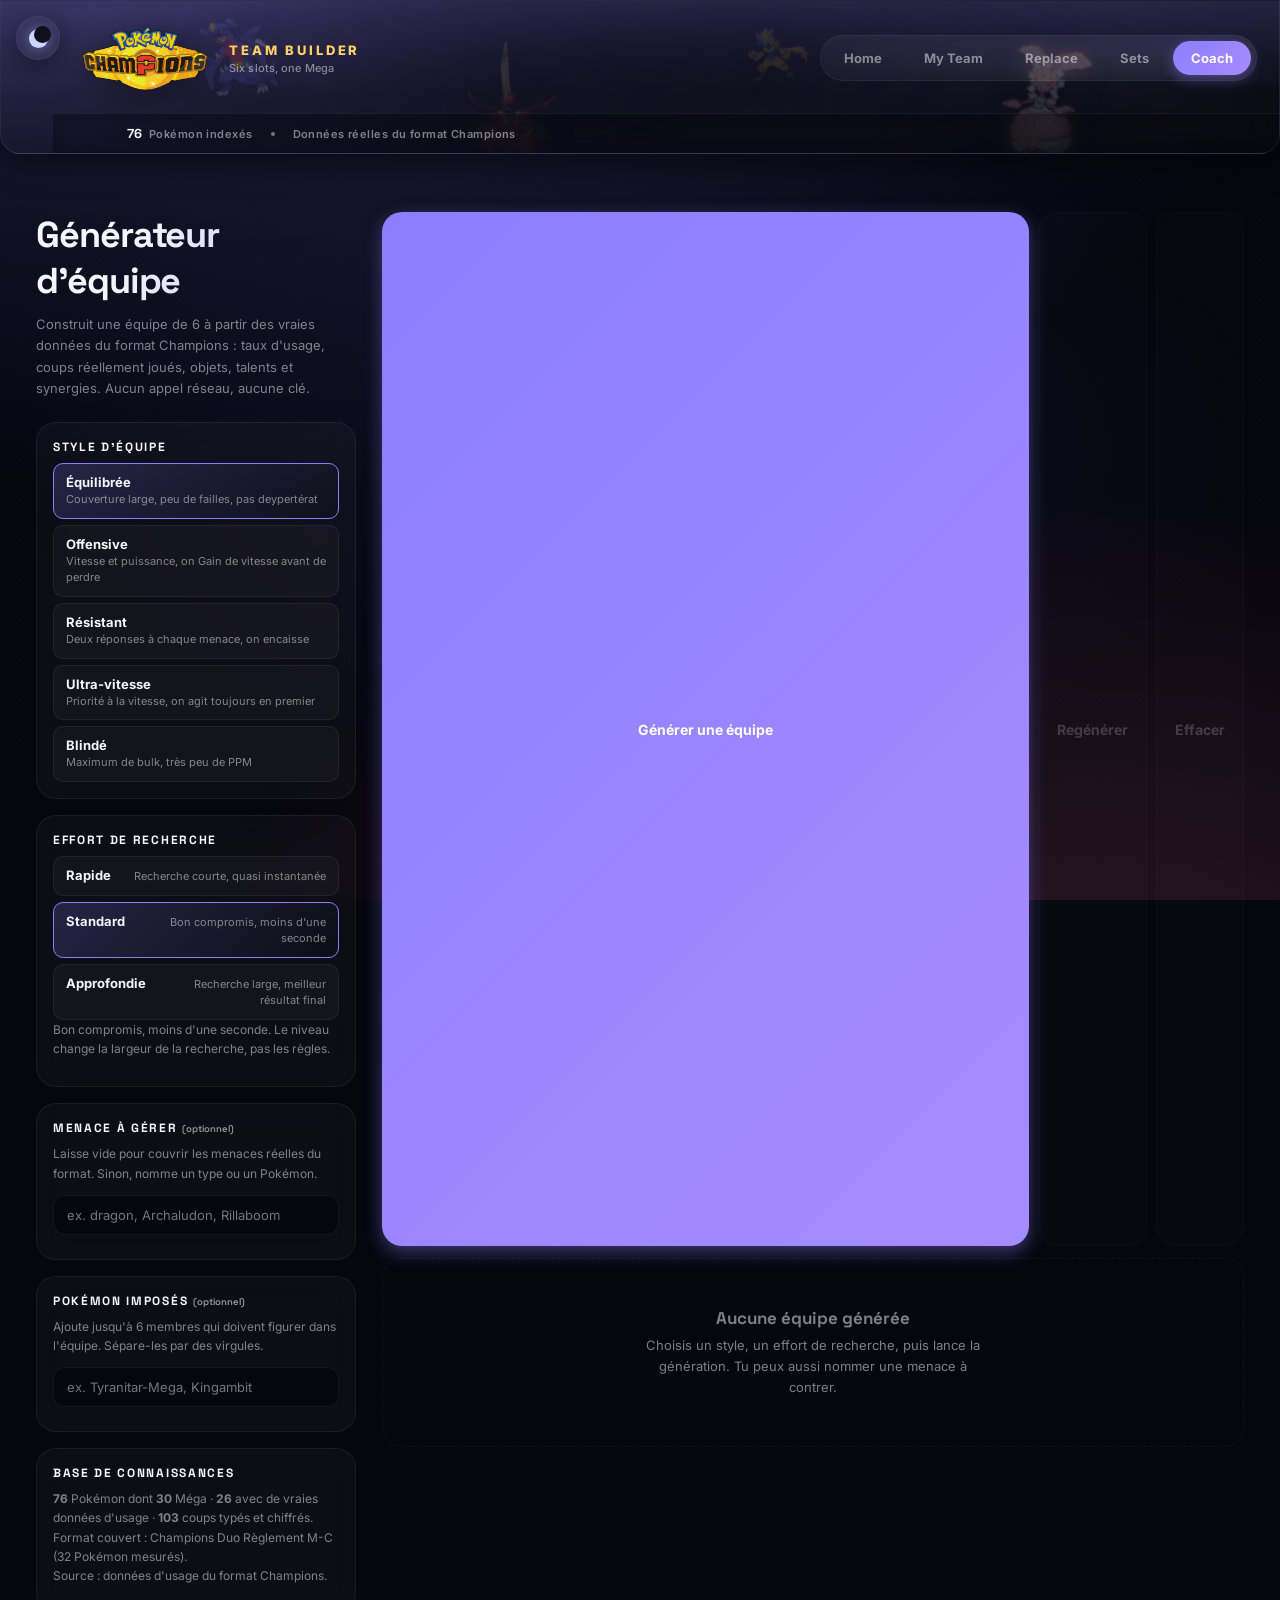
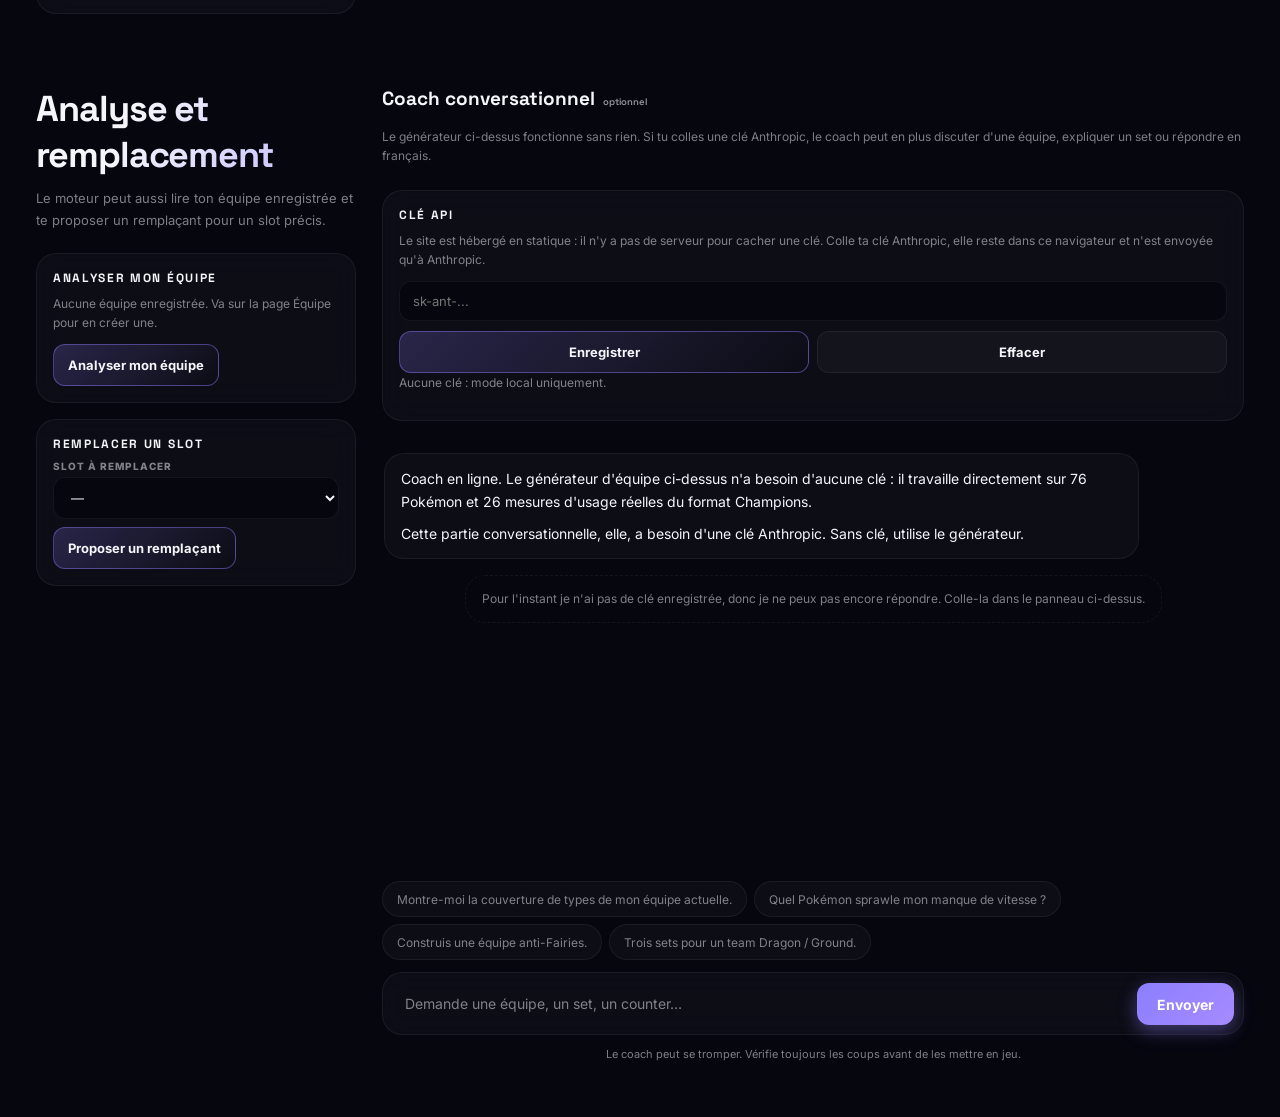
==== commit fb1bf122: "Respecte la casse des noms de sprites a Mega sprites.js avait normalise les noms de fichiers en minu" ====
--- a/ai.html
+++ b/ai.html
@@ -5,20 +5,20 @@
 <meta name="viewport" content="width=device-width, initial-scale=1.0">
 <title>Générateur d'équipe — Pokémon Champions</title>
 <meta name="description" content="Construit une équipe de 6 à partir des vraies données du format Champions : taux d'usage, coups joués, objets et synergies.">
-<link rel="stylesheet" href="styles/style.css?v=23">
-<link rel="stylesheet" href="styles/sets.css?v=23">
-<link rel="stylesheet" href="styles/ai.css?v=23">
+<link rel="stylesheet" href="styles/style.css?v=24">
+<link rel="stylesheet" href="styles/sets.css?v=24">
+<link rel="stylesheet" href="styles/ai.css?v=24">
 <script>document.documentElement.dataset.theme=localStorage.getItem("pokemon-theme")||"dark";</script>
-<script src="scypts/theme.js?v=23" defer></script>
-<script src="scypts/typechart.js?v=23" defer></script>
-<script src="scypts/roster.js?v=23" defer></script>
-<script src="scypts/grounding.js?v=23" defer></script>
-<script src="scypts/sets.js?v=23" defer></script>
-<script src="scypts/sprites.js?v=23" defer></script>
-<script src="scypts/engine.js?v=23" defer></script>
-<script src="scypts/generator.js?v=23" defer></script>
-<script src="scypts/ai.js?v=23" defer></script>
-<script src="scypts/chat.js?v=23" defer></script>
+<script src="scypts/theme.js?v=24" defer></script>
+<script src="scypts/typechart.js?v=24" defer></script>
+<script src="scypts/roster.js?v=24" defer></script>
+<script src="scypts/grounding.js?v=24" defer></script>
+<script src="scypts/sets.js?v=24" defer></script>
+<script src="scypts/sprites.js?v=24" defer></script>
+<script src="scypts/engine.js?v=24" defer></script>
+<script src="scypts/generator.js?v=24" defer></script>
+<script src="scypts/ai.js?v=24" defer></script>
+<script src="scypts/chat.js?v=24" defer></script>
 </head>
 <body>
 <button class="theme-toggle" type="button" aria-pressed="false" aria-label="Switch to light mode"></button>
